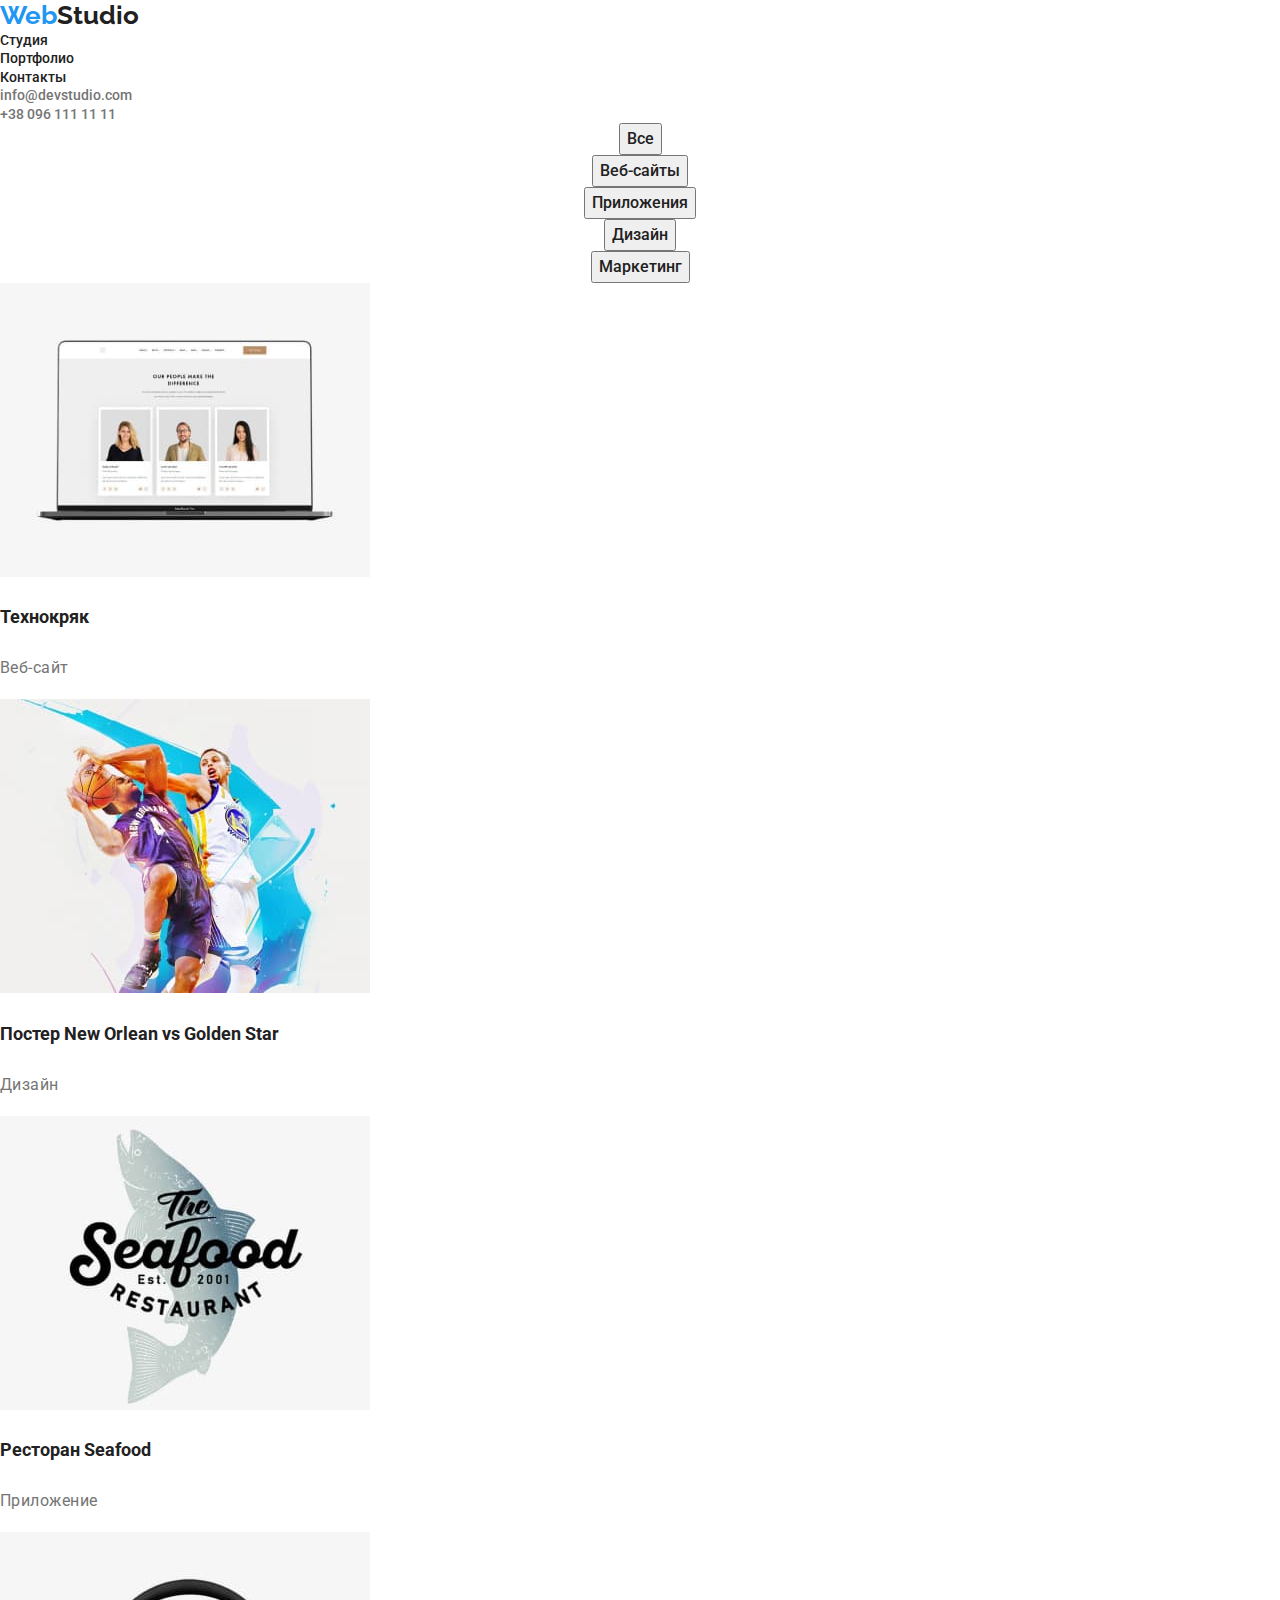
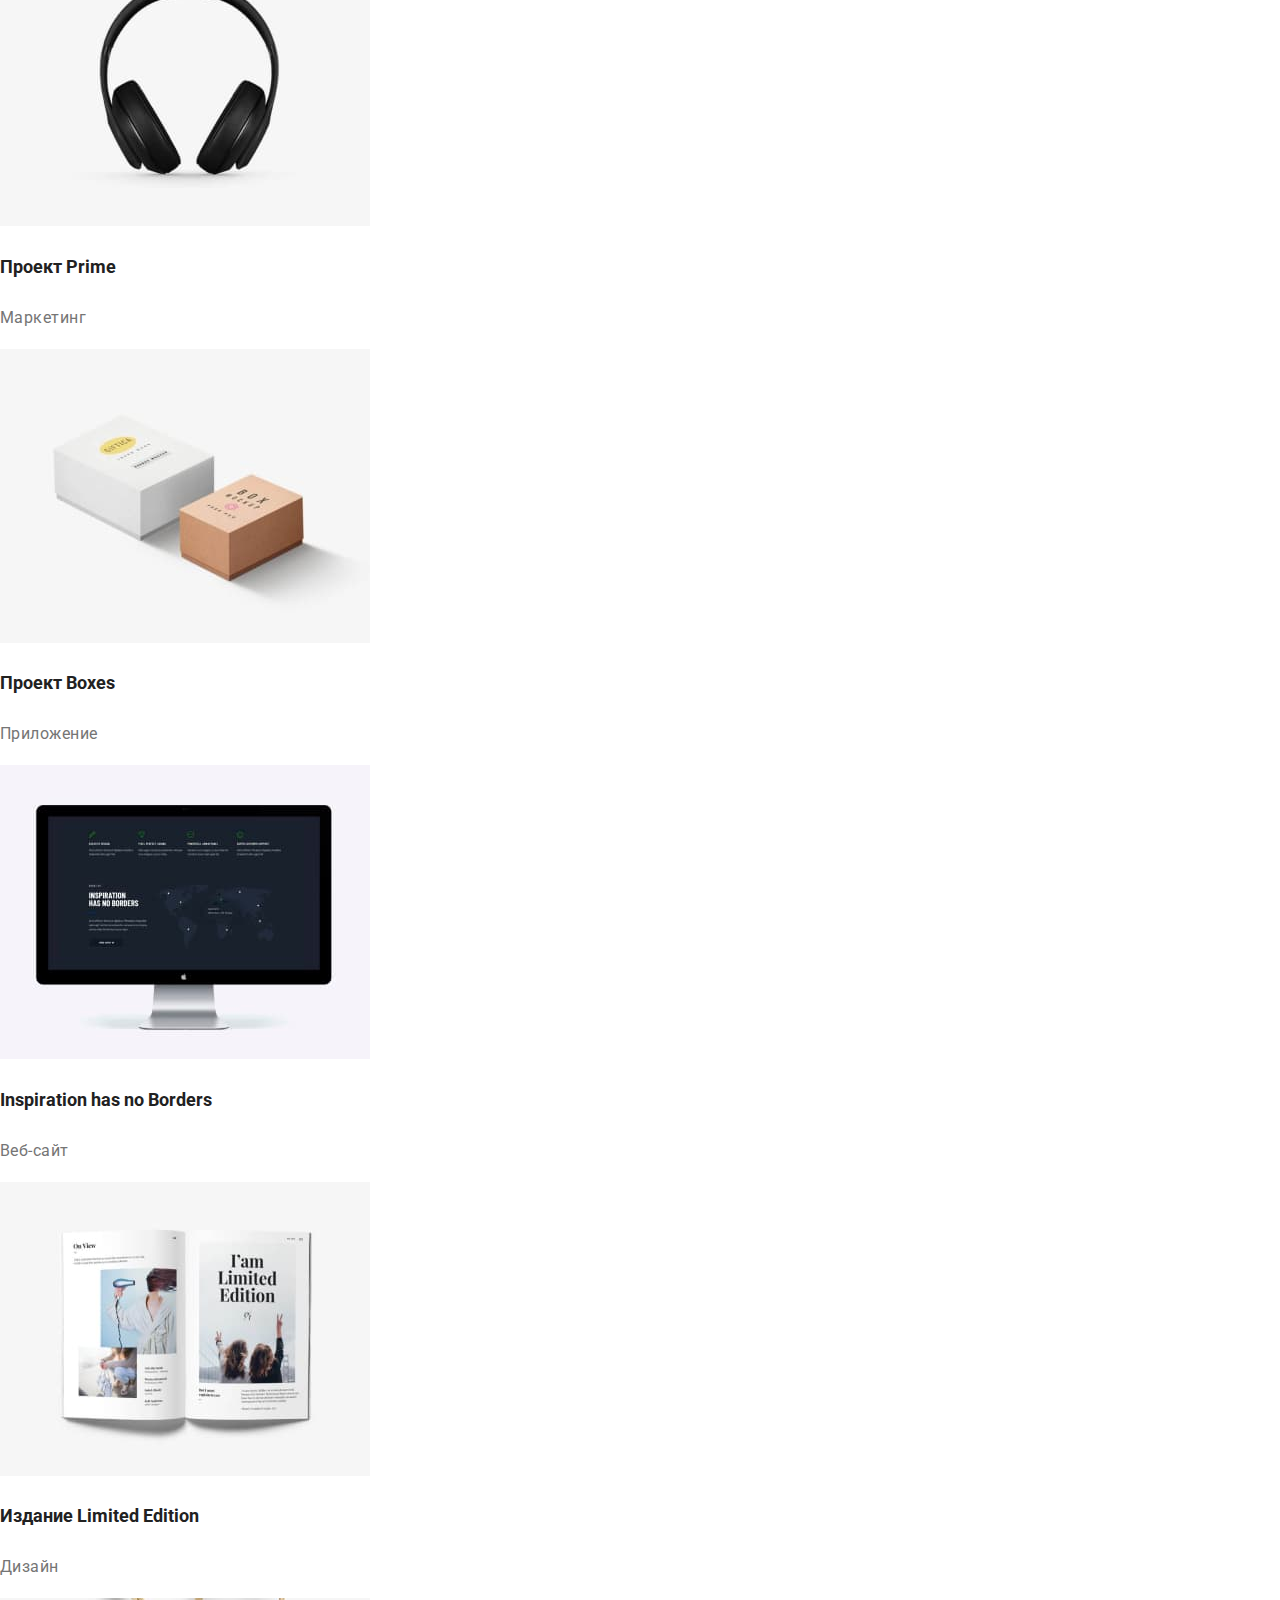
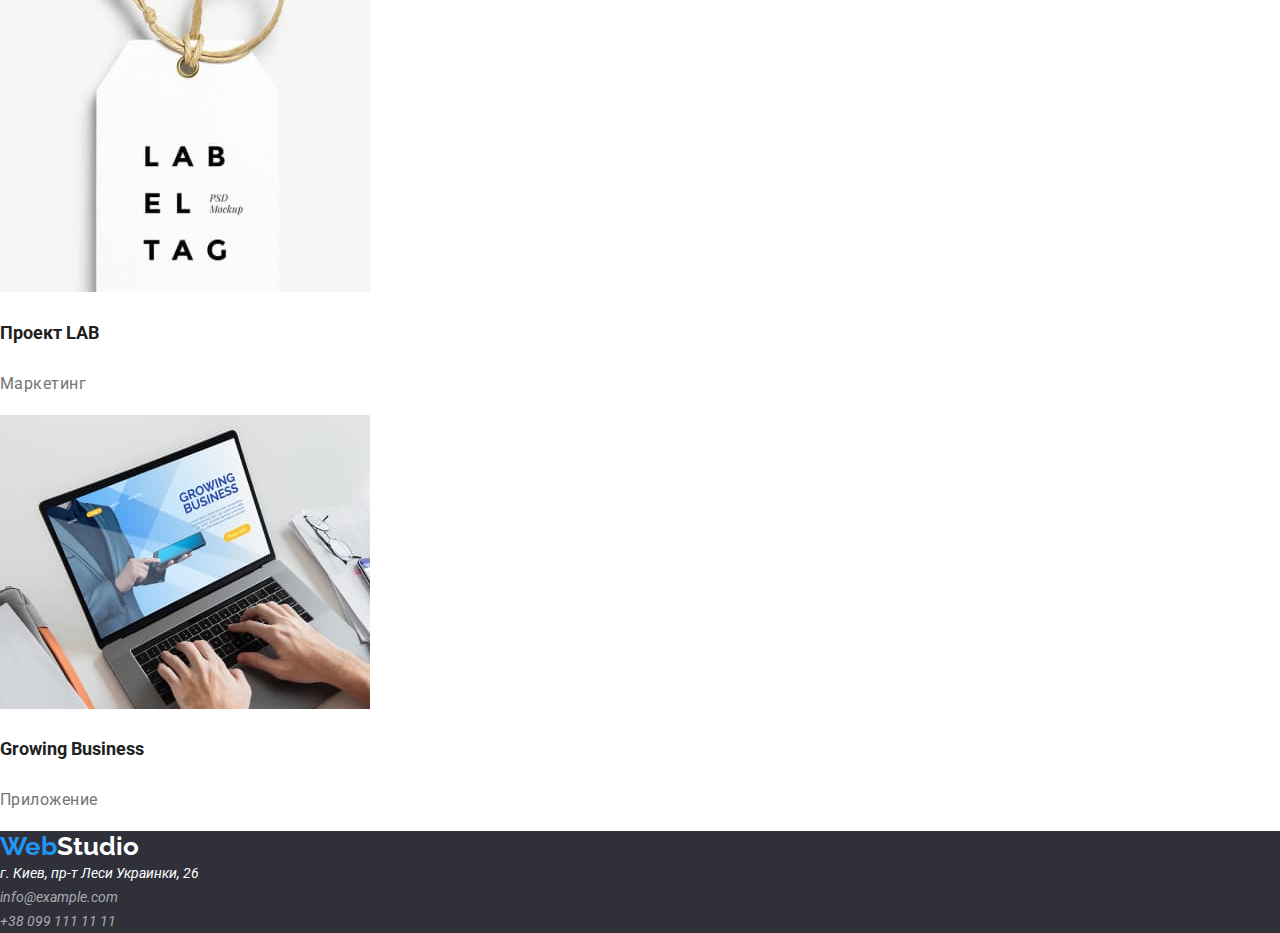
==== portfolio.html @ 282b20a3 "добавляет класс контейнер" ====
<!DOCTYPE html>
<html lang="ru">
  <head>
    <meta charset="UTF-8" />
    <meta http-equiv="X-UA-Compatible" content="IE=edge" />
    <meta name="viewport" content="width=device-width, initial-scale=1.0" />
    <title>WebStudio</title>
    <link
      rel="stylesheet"
      href="https://cdnjs.cloudflare.com/ajax/libs/modern-normalize/1.1.0/modern-normalize.min.css"
    />
    <link
      href="https://fonts.googleapis.com/css2?family=Raleway:wght@700&family=Roboto:wght@400;500;700;900&display=swap"
      rel="stylesheet"
    />
    <link rel="stylesheet" href="./css/styles.css" />
  </head>
  <body>
    <!--шапка сайта-->
    <header>
      <nav>
        <a class="logo" href="./index.html"
          ><span class="logo-1">Web</span>Studio
        </a>
        <ul class="site-nav list">
          <li><a class="link" href="./index.html">Студия</a></li>
          <li><a class="link" href="./portfolio.html">Портфолио</a></li>
          <li><a class="link" href="">Контакты</a></li>
        </ul>
      </nav>
      <ul class="call list">
        <li>
          <a class="link" href="mailto:info@devstudio.com"
            >info@devstudio.com</a
          >
        </li>
        <li><a class="link" href="tell:+380961111111">+38 096 111 11 11</a></li>
      </ul>
    </header>
    <main>
      <!--фильтр-->
      <section>
        <h1 class="hidden-header">Фильтр</h1>
        <ul class="filter-link list">
          <li><button class="filter" type="button">Все</button></li>
          <li><button class="filter" type="button">Веб-сайты</button></li>
          <li><button class="filter" type="button">Приложения</button></li>
          <li><button class="filter" type="button">Дизайн</button></li>
          <li><button class="filter" type="button">Маркетинг</button></li>
        </ul>
        <ul class="list">
          <li>
            <a class="link-filter" href="">
              <img
                src="./images/tehnokryak.jpg"
                alt="сайт Технокряк открыт на ноутбуке"
                width="370"
              />
              <h3 class="title-filter">Технокряк</h3>
              <p class="text-filter">Веб-сайт</p>
            </a>
          </li>
          <li>
            <a class="link-filter" href="">
              <img
                src="./images/neworlean.jpg"
                alt="Два баскетболиста из разных команд"
                width="370"
              />
              <h3 class="title-filter">Постер New Orlean vs Golden Star</h3>
              <p class="text-filter">Дизайн</p>
            </a>
          </li>
          <li>
            <a class="link-filter" href=""
              ><img
                src="./images/seafood.jpg"
                alt="Логотип ресторана"
                width="370"
              />
              <h3 class="title-filter">Ресторан Seafood</h3>
              <p class="text-filter">Приложение</p>
            </a>
          </li>
          <li>
            <a class="link-filter" href=""
              ><img src="./images/prime.jpg" alt="Наушники" width="370" />
              <h3 class="title-filter">Проект Prime</h3>
              <p class="text-filter">Маркетинг</p></a
            >
          </li>
          <li>
            <a class="link-filter" href=""
              ><img src="./images/boxes.jpg" alt="Две коробки" width="370" />
              <h3 class="title-filter">Проект Boxes</h3>
              <p class="text-filter">Приложение</p></a
            >
          </li>
          <li>
            <a class="link-filter" href=""
              ><img
                src="./images/inspiration.jpg"
                alt="Монитор с открытым веб-сайтом"
              />
              <h3 class="title-filter">Inspiration has no Borders</h3>
              <p class="text-filter">Веб-сайт</p></a
            >
          </li>
          <li>
            <a class="link-filter" href=""
              ><img
                src="./images/limited-edition.jpg"
                alt="книга"
                width="370"
              />
              <h3 class="title-filter">Издание Limited Edition</h3>
              <p class="text-filter">Дизайн</p></a
            >
          </li>
          <li>
            <a class="link-filter" href=""
              ><img src="./images/lab.jpg" alt="Бирка" width="370" />
              <h3 class="title-filter">Проект LAB</h3>
              <p class="text-filter">Маркетинг</p></a
            >
          </li>
          <li>
            <a class="link-filter" href=""
              ><img
                src="./images/growing-business.jpg"
                alt="Руки на клавиатуре ноутбука"
                width="370"
              />
              <h3 class="title-filter">Growing Business</h3>
              <p class="text-filter">Приложение</p></a
            >
          </li>
        </ul>
      </section>
    </main>
    <footer class="footer">
      <a href="./index.html" class="logo-footer"
        ><span class="logo-footer-web">Web</span>Studio</a
      >
      <address>
        <ul class="list">
          <li>
            <a
              class="address"
              href="https://www.google.com/maps/place/%D0%B1%D1%83%D0%BB.+%D0%9B%D0%B5%D1%81%D0%B8+%D0%A3%D0%BA%D1%80%D0%B0%D0%B8%D0%BD%D0%BA%D0%B8,+26,+%D0%9A%D0%B8%D0%B5%D0%B2,+02000/@50.4265807,30.5361971,17z/data=!3m1!4b1!4m5!3m4!1s0x40d4cf0e033ecbe9:0x57a4dffefec77da0!8m2!3d50.4265807!4d30.5383858"
              >г. Киев, пр-т Леси Украинки, 26</a
            >
          </li>
          <li>
            <a class="address-link" href="mailto:info@example.com"
              >info@example.com</a
            >
          </li>
          <li>
            <a class="address-link" href="tel:+380991111111"
              >+38 099 111 11 11</a
            >
          </li>
        </ul>
      </address>
    </footer>
  </body>
</html>
---- css/styles.css ----
:root{
    --primary-text-color: #757575 ;
    --tittle-text-color: #212121;
    --accent-color:#2196F3;
    --white-color:#ffffff;
    --background-grey: #2F303A;
    --background-light-grey: #F5F4FA;
}
body{
    background-color: var(--white-color);
    color: var(--primary-text-color);
    font-family: roboto, sans-serif;
}
.list {
    padding: 0;
    margin: 0;
    list-style: none;
}
/* основной цвет текста #212121 */
/* вторичный цвет текста #757575 */
/* белый #FFFFFF */
/* акцент #2196F3 */
/* вторичный цвет фона #F5F4FA */
/* фон футер и герой #2F303A */
.container{
    width: 1200px;
    padding-left: 15px;
    padding-right: 15px;
    margin: 0 auto;
}

.logo {
    color: var(--tittle-text-color);
    text-decoration: none; 

    font-family: Raleway;
    font-weight: bold;
    font-size: 26px;
    line-height: 1.19;
}
.logo-1 {
    color: var(--accent-color);
}
/* site-nav */
.site-nav .link {
    color: var(--tittle-text-color);

    font-weight: 500;
    font-size: 14px;
    line-height: 1.14;
    text-decoration: none;
}
.site-nav .link:hover,
.site-nav .link:focus{
    color: var(--accent-color);
}
.site-nav .link:active{
    color: var(--accent-color);
}
.call .link{
    color: var(--primary-text-color);
    font-weight: 500;
    font-size: 14px;
    line-height: 1.14px;
    text-decoration: none;
}
.call .link:focus,
.call .link:hover{
    color: var(--accent-color);
}
.hero{
    background-color: var(--background-grey);
    text-align: center;
}
.hero-title{
    margin-top: 0;
    margin-bottom: 30px;
    font-weight: 900;
    font-size: 44px;
    line-height: 1.36;
    
    color: var(--white-color);
    
}
.main-button{
    min-width: 200px;
    min-height: 50px;
    padding: 10px 32px;
    font-weight: bold;
    font-size: 16px;
    line-height: 1.88;
    align-items: center;
    text-align: center;
    cursor: pointer;
    letter-spacing: 0.06em;
    border-radius: 4px;
    box-shadow: 0px 4px 4px rgba(0, 0, 0, 0.15);
    background-color: var(--accent-color);
    color: var(--white-color);
}
.hidden-header{
    display: none;
}
.benefits{
    font-size: 14px;
    line-height: 1.71;
    letter-spacing: 0.03em;
}
.benefits-title{
    font-weight: bold;
    font-size: 14px;
    line-height: 1.14;
    color: var(--tittle-text-color);
}
.title-two{
    font-weight: bold;
    font-size: 36px;
    line-height: 1.17;
    text-align: center;
    color: var(--tittle-text-color);
    letter-spacing: 0.03em;
}
.employee{
    background-color: var(--background-light-grey);
}
.name-employee{
    font-weight: 500;
    font-size: 16px;
    line-height: 1.19;
    color: var(--tittle-text-color);
}
.profession{
    font-size: 16px;
    line-height: 1.19;
}
.footer{
    background-color: var(--background-grey);
    
}
.logo-footer{
    font-family: Raleway;
    font-style: normal;
    font-weight: bold;
    font-size: 26px;
    line-height: 1.19;
    color: var(--white-color);
    text-decoration: none;
}
.logo-footer-web{
    color: var(--accent-color);
}
.address{
    text-decoration: none;
    font-size: 14px;
    line-height: 1.7;
    color: var(--white-color);
}
.address:hover,
.adress:focus{
    color: var(--accent-color);
}
.address-link{
    text-decoration: none;
    font-size: 14px;
    line-height: 1.7;
    color: rgba(255, 255, 255, 0.6);
}
.address-link:hover,
.address-link:focus{
    color: var(--accent-color);
}

.filter-link{
    text-align: center;
}
.filter{
    font-style: normal;
    font-weight: 500;
    font-size: 16px;
    line-height: 26px;
    color: var(--tittle-text-color);
    cursor: pointer;
}
.filter:hover,
.filter:focus{
    background-color:  var(--accent-color);
    color: var(--white-color);
}
.link-filter{
    text-decoration: none;
}
.title-filter{
    font-size: 18px;
    line-height: 2;
    color: var(--tittle-text-color);
}
.text-filter{
    font-size: 16px;
    line-height: 1.88;
    letter-spacing: 0.03em;
    color: var(--primary-text-color);
}
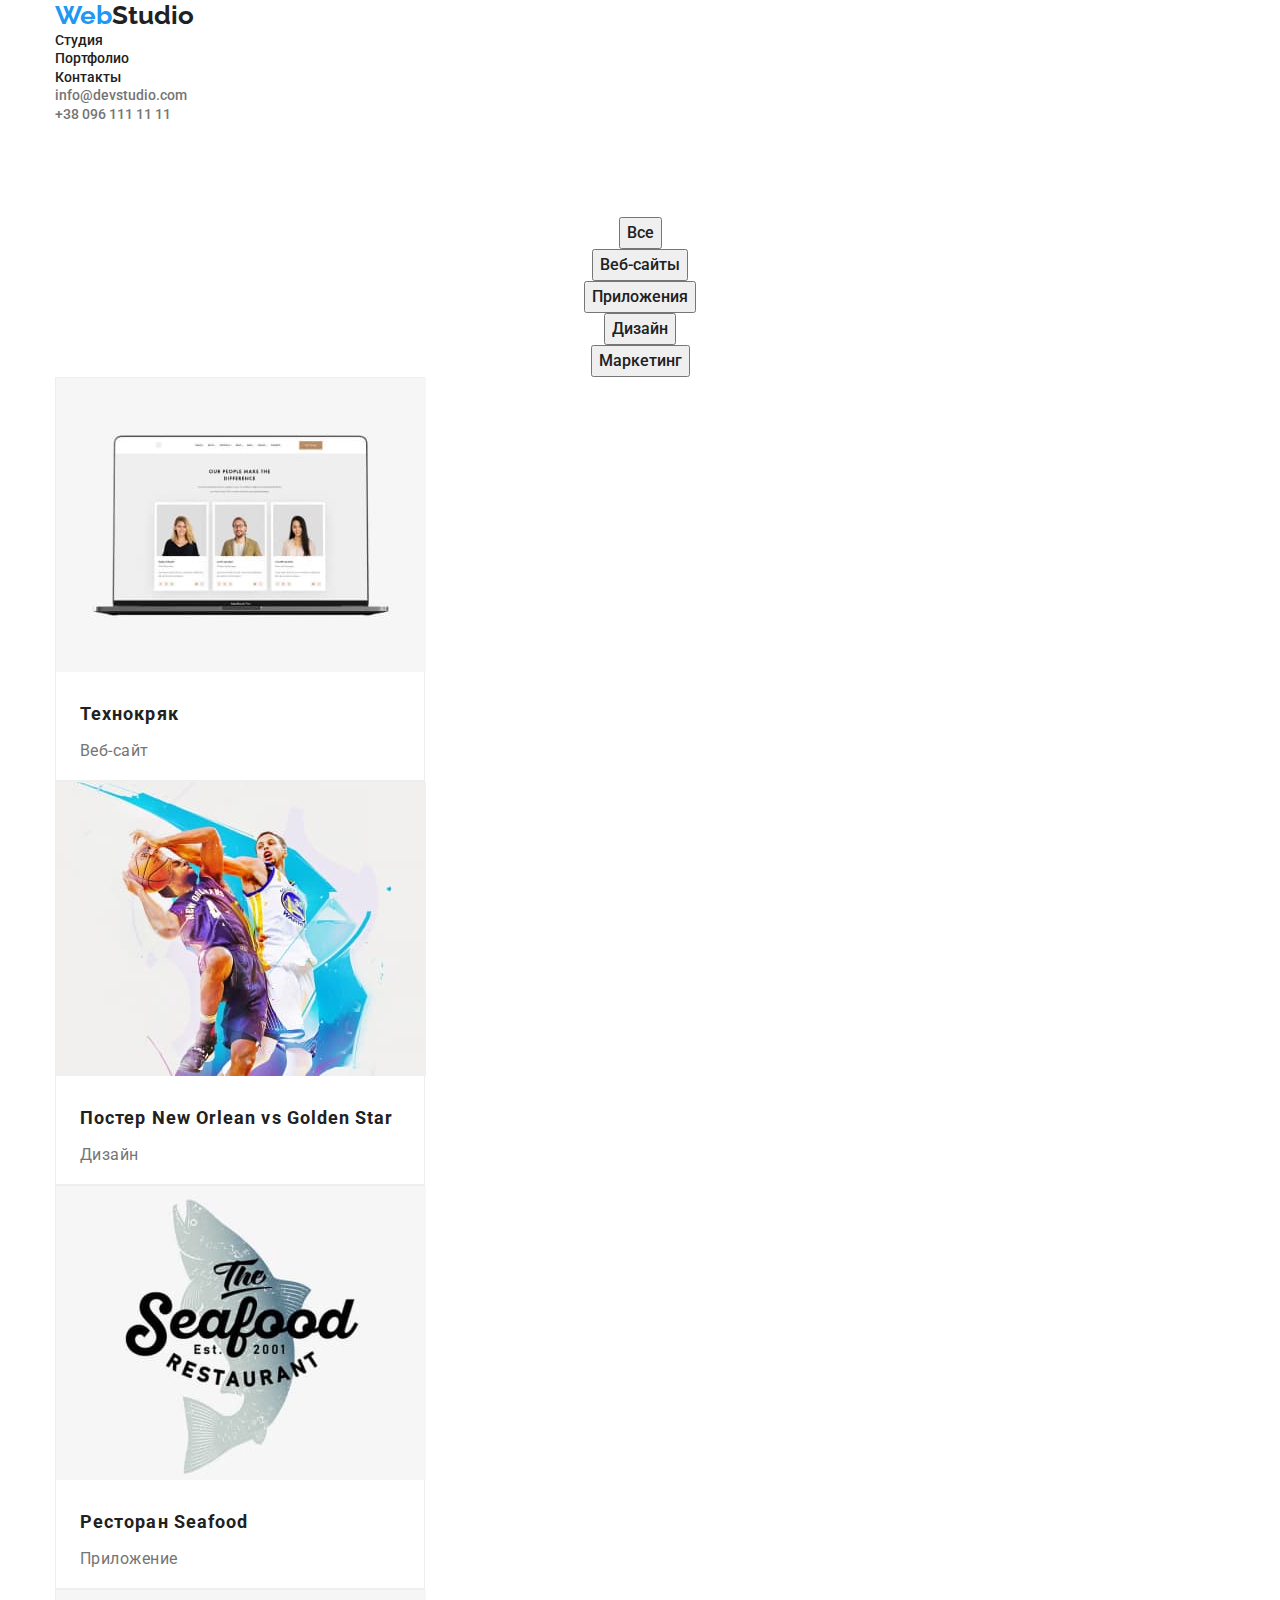
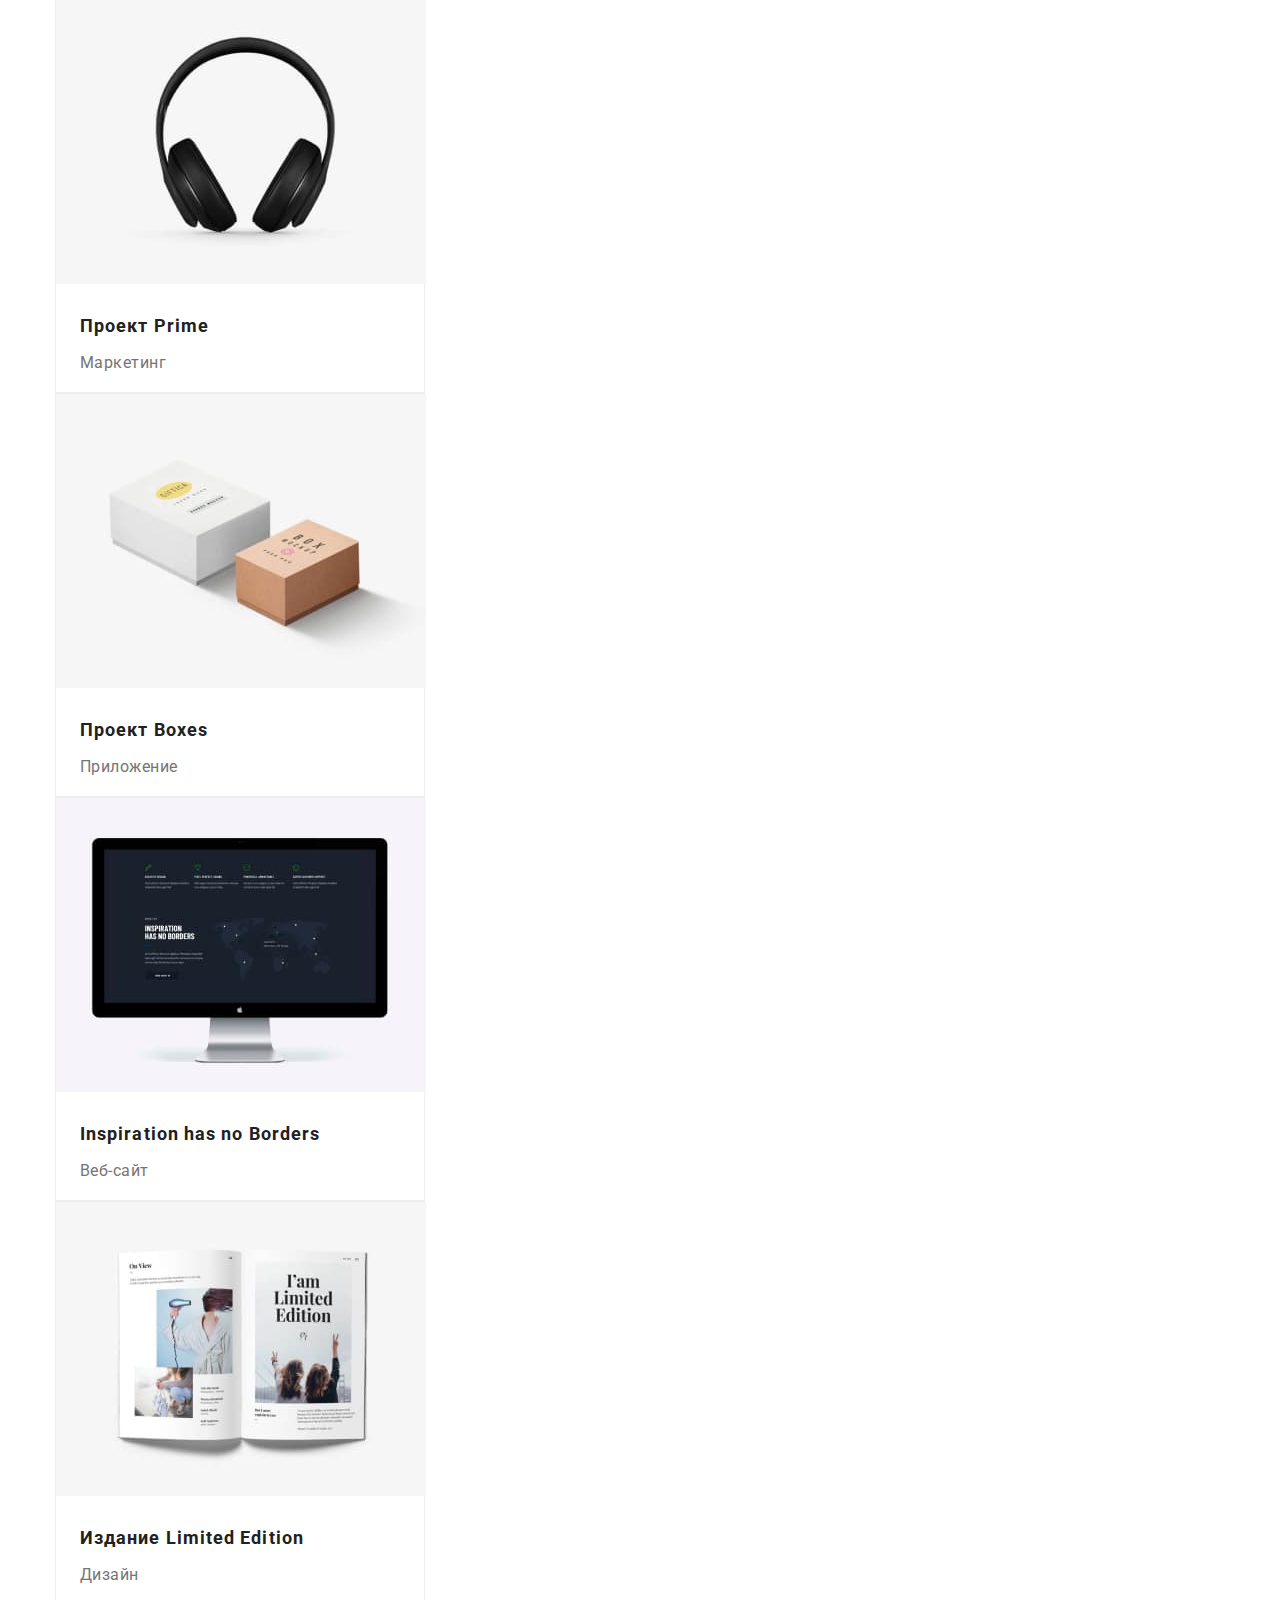
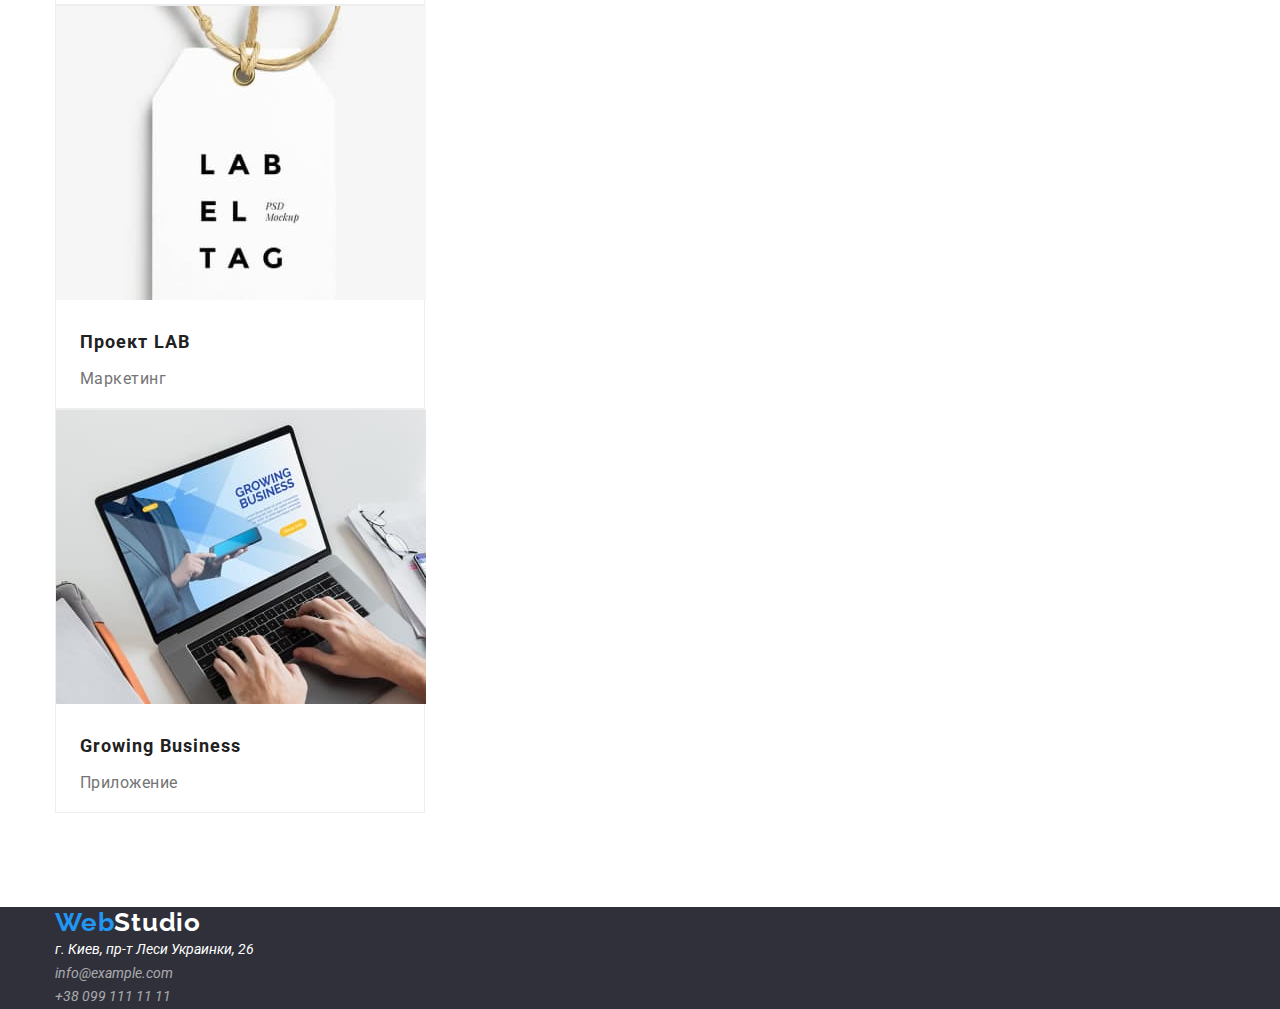
==== commit 221ac58e: "portfolio" ====
--- a/portfolio.html
+++ b/portfolio.html
@@ -18,151 +18,159 @@
   <body>
     <!--шапка сайта-->
     <header>
-      <nav>
-        <a class="logo" href="./index.html"
-          ><span class="logo-1">Web</span>Studio
-        </a>
-        <ul class="site-nav list">
-          <li><a class="link" href="./index.html">Студия</a></li>
-          <li><a class="link" href="./portfolio.html">Портфолио</a></li>
-          <li><a class="link" href="">Контакты</a></li>
+      <div class="container">
+        <nav>
+          <a class="logo" href="./index.html"
+            ><span class="logo-1">Web</span>Studio
+          </a>
+          <ul class="site-nav list">
+            <li><a class="link" href="./index.html">Студия</a></li>
+            <li><a class="link" href="./portfolio.html">Портфолио</a></li>
+            <li><a class="link" href="">Контакты</a></li>
+          </ul>
+        </nav>
+        <ul class="call list">
+          <li>
+            <a class="link" href="mailto:info@devstudio.com"
+              >info@devstudio.com</a
+            >
+          </li>
+          <li>
+            <a class="link" href="tell:+380961111111">+38 096 111 11 11</a>
+          </li>
         </ul>
-      </nav>
-      <ul class="call list">
-        <li>
-          <a class="link" href="mailto:info@devstudio.com"
-            >info@devstudio.com</a
-          >
-        </li>
-        <li><a class="link" href="tell:+380961111111">+38 096 111 11 11</a></li>
-      </ul>
+      </div>
     </header>
     <main>
       <!--фильтр-->
       <section>
-        <h1 class="hidden-header">Фильтр</h1>
-        <ul class="filter-link list">
-          <li><button class="filter" type="button">Все</button></li>
-          <li><button class="filter" type="button">Веб-сайты</button></li>
-          <li><button class="filter" type="button">Приложения</button></li>
-          <li><button class="filter" type="button">Дизайн</button></li>
-          <li><button class="filter" type="button">Маркетинг</button></li>
-        </ul>
-        <ul class="list">
-          <li>
-            <a class="link-filter" href="">
-              <img
-                src="./images/tehnokryak.jpg"
-                alt="сайт Технокряк открыт на ноутбуке"
-                width="370"
-              />
-              <h3 class="title-filter">Технокряк</h3>
-              <p class="text-filter">Веб-сайт</p>
-            </a>
-          </li>
-          <li>
-            <a class="link-filter" href="">
-              <img
-                src="./images/neworlean.jpg"
-                alt="Два баскетболиста из разных команд"
-                width="370"
-              />
-              <h3 class="title-filter">Постер New Orlean vs Golden Star</h3>
-              <p class="text-filter">Дизайн</p>
-            </a>
-          </li>
-          <li>
-            <a class="link-filter" href=""
-              ><img
-                src="./images/seafood.jpg"
-                alt="Логотип ресторана"
-                width="370"
-              />
-              <h3 class="title-filter">Ресторан Seafood</h3>
-              <p class="text-filter">Приложение</p>
-            </a>
-          </li>
-          <li>
-            <a class="link-filter" href=""
-              ><img src="./images/prime.jpg" alt="Наушники" width="370" />
-              <h3 class="title-filter">Проект Prime</h3>
-              <p class="text-filter">Маркетинг</p></a
-            >
-          </li>
-          <li>
-            <a class="link-filter" href=""
-              ><img src="./images/boxes.jpg" alt="Две коробки" width="370" />
-              <h3 class="title-filter">Проект Boxes</h3>
-              <p class="text-filter">Приложение</p></a
-            >
-          </li>
-          <li>
-            <a class="link-filter" href=""
-              ><img
-                src="./images/inspiration.jpg"
-                alt="Монитор с открытым веб-сайтом"
-              />
-              <h3 class="title-filter">Inspiration has no Borders</h3>
-              <p class="text-filter">Веб-сайт</p></a
-            >
-          </li>
-          <li>
-            <a class="link-filter" href=""
-              ><img
-                src="./images/limited-edition.jpg"
-                alt="книга"
-                width="370"
-              />
-              <h3 class="title-filter">Издание Limited Edition</h3>
-              <p class="text-filter">Дизайн</p></a
-            >
-          </li>
-          <li>
-            <a class="link-filter" href=""
-              ><img src="./images/lab.jpg" alt="Бирка" width="370" />
-              <h3 class="title-filter">Проект LAB</h3>
-              <p class="text-filter">Маркетинг</p></a
-            >
-          </li>
-          <li>
-            <a class="link-filter" href=""
-              ><img
-                src="./images/growing-business.jpg"
-                alt="Руки на клавиатуре ноутбука"
-                width="370"
-              />
-              <h3 class="title-filter">Growing Business</h3>
-              <p class="text-filter">Приложение</p></a
-            >
-          </li>
-        </ul>
+        <div class="container section">
+          <h1 class="hidden-header">Фильтр</h1>
+          <ul class="filter-link list">
+            <li><button class="filter" type="button">Все</button></li>
+            <li><button class="filter" type="button">Веб-сайты</button></li>
+            <li><button class="filter" type="button">Приложения</button></li>
+            <li><button class="filter" type="button">Дизайн</button></li>
+            <li><button class="filter" type="button">Маркетинг</button></li>
+          </ul>
+          <ul class="galery list">
+            <li>
+              <a class="link-filter" href="">
+                <img
+                  src="./images/tehnokryak.jpg"
+                  alt="сайт Технокряк открыт на ноутбуке"
+                  width="370"
+                />
+                <h3 class="title-filter">Технокряк</h3>
+                <p class="text-filter">Веб-сайт</p>
+              </a>
+            </li>
+            <li>
+              <a class="link-filter" href="">
+                <img
+                  src="./images/neworlean.jpg"
+                  alt="Два баскетболиста из разных команд"
+                  width="370"
+                />
+                <h3 class="title-filter">Постер New Orlean vs Golden Star</h3>
+                <p class="text-filter">Дизайн</p>
+              </a>
+            </li>
+            <li>
+              <a class="link-filter" href=""
+                ><img
+                  src="./images/seafood.jpg"
+                  alt="Логотип ресторана"
+                  width="370"
+                />
+                <h3 class="title-filter">Ресторан Seafood</h3>
+                <p class="text-filter">Приложение</p>
+              </a>
+            </li>
+            <li>
+              <a class="link-filter" href=""
+                ><img src="./images/prime.jpg" alt="Наушники" width="370" />
+                <h3 class="title-filter">Проект Prime</h3>
+                <p class="text-filter">Маркетинг</p></a
+              >
+            </li>
+            <li>
+              <a class="link-filter" href=""
+                ><img src="./images/boxes.jpg" alt="Две коробки" width="370" />
+                <h3 class="title-filter">Проект Boxes</h3>
+                <p class="text-filter">Приложение</p></a
+              >
+            </li>
+            <li>
+              <a class="link-filter" href=""
+                ><img
+                  src="./images/inspiration.jpg"
+                  alt="Монитор с открытым веб-сайтом"
+                />
+                <h3 class="title-filter">Inspiration has no Borders</h3>
+                <p class="text-filter">Веб-сайт</p></a
+              >
+            </li>
+            <li>
+              <a class="link-filter" href=""
+                ><img
+                  src="./images/limited-edition.jpg"
+                  alt="книга"
+                  width="370"
+                />
+                <h3 class="title-filter">Издание Limited Edition</h3>
+                <p class="text-filter">Дизайн</p></a
+              >
+            </li>
+            <li>
+              <a class="link-filter" href=""
+                ><img src="./images/lab.jpg" alt="Бирка" width="370" />
+                <h3 class="title-filter">Проект LAB</h3>
+                <p class="text-filter">Маркетинг</p></a
+              >
+            </li>
+            <li>
+              <a class="link-filter" href=""
+                ><img
+                  src="./images/growing-business.jpg"
+                  alt="Руки на клавиатуре ноутбука"
+                  width="370"
+                />
+                <h3 class="title-filter">Growing Business</h3>
+                <p class="text-filter">Приложение</p></a
+              >
+            </li>
+          </ul>
+        </div>
       </section>
     </main>
     <footer class="footer">
-      <a href="./index.html" class="logo-footer"
-        ><span class="logo-footer-web">Web</span>Studio</a
-      >
-      <address>
-        <ul class="list">
-          <li>
-            <a
-              class="address"
-              href="https://www.google.com/maps/place/%D0%B1%D1%83%D0%BB.+%D0%9B%D0%B5%D1%81%D0%B8+%D0%A3%D0%BA%D1%80%D0%B0%D0%B8%D0%BD%D0%BA%D0%B8,+26,+%D0%9A%D0%B8%D0%B5%D0%B2,+02000/@50.4265807,30.5361971,17z/data=!3m1!4b1!4m5!3m4!1s0x40d4cf0e033ecbe9:0x57a4dffefec77da0!8m2!3d50.4265807!4d30.5383858"
-              >г. Киев, пр-т Леси Украинки, 26</a
-            >
-          </li>
-          <li>
-            <a class="address-link" href="mailto:info@example.com"
-              >info@example.com</a
-            >
-          </li>
-          <li>
-            <a class="address-link" href="tel:+380991111111"
-              >+38 099 111 11 11</a
-            >
-          </li>
-        </ul>
-      </address>
+      <div class="container">
+        <a href="./index.html" class="logo-footer"
+          ><span class="logo-footer-web">Web</span>Studio</a
+        >
+        <address>
+          <ul class="list">
+            <li>
+              <a
+                class="address"
+                href="https://www.google.com/maps/place/%D0%B1%D1%83%D0%BB.+%D0%9B%D0%B5%D1%81%D0%B8+%D0%A3%D0%BA%D1%80%D0%B0%D0%B8%D0%BD%D0%BA%D0%B8,+26,+%D0%9A%D0%B8%D0%B5%D0%B2,+02000/@50.4265807,30.5361971,17z/data=!3m1!4b1!4m5!3m4!1s0x40d4cf0e033ecbe9:0x57a4dffefec77da0!8m2!3d50.4265807!4d30.5383858"
+                >г. Киев, пр-т Леси Украинки, 26</a
+              >
+            </li>
+            <li>
+              <a class="address-link" href="mailto:info@example.com"
+                >info@example.com</a
+              >
+            </li>
+            <li>
+              <a class="address-link" href="tel:+380991111111"
+                >+38 099 111 11 11</a
+              >
+            </li>
+          </ul>
+        </address>
+      </div>
     </footer>
   </body>
 </html>
--- a/css/styles.css
+++ b/css/styles.css
@@ -29,6 +29,18 @@
     padding-right: 15px;
     margin: 0 auto;
 }
+h1,h2,h3,h4,h5,h6,p,ul{
+    margin-top: 0;
+    margin-bottom: 0;
+}
+.section{
+    padding-top: 94px;
+    padding-bottom: 94px;
+}
+.section.no-padding{
+    padding-top: 0;
+    padding-bottom: 0;
+}
 
 .logo {
     color: var(--tittle-text-color);
@@ -72,6 +84,7 @@
 .hero{
     background-color: var(--background-grey);
     text-align: center;
+    margin-bottom: 94px;
 }
 .hero-title{
     margin-top: 0;
@@ -103,11 +116,15 @@
     display: none;
 }
 .benefits{
+    margin-top: 0;
+    margin-bottom: 94px;
     font-size: 14px;
     line-height: 1.71;
     letter-spacing: 0.03em;
 }
 .benefits-title{
+    margin-top: 0;
+    margin-bottom: 10px;
     font-weight: bold;
     font-size: 14px;
     line-height: 1.14;
@@ -120,6 +137,10 @@
     text-align: center;
     color: var(--tittle-text-color);
     letter-spacing: 0.03em;
+    margin-bottom: 50px;
+}
+.work-examples{
+    margin-bottom: 94px;
 }
 .employee{
     background-color: var(--background-light-grey);
@@ -129,14 +150,24 @@
     font-size: 16px;
     line-height: 1.19;
     color: var(--tittle-text-color);
+    margin-top: 30px;
+    margin-bottom: 10px;
 }
 .profession{
     font-size: 16px;
     line-height: 1.19;
+    margin-bottom: 30px;
+}
+.employee li{
+    box-shadow: 0px 1px 3px rgba(0, 0, 0, 0.12), 0px 1px 1px rgba(0, 0, 0, 0.14), 0px 2px 1px rgba(0, 0, 0, 0.2);
+    border-radius: 0px 0px 4px 4px;
+    width: 270px;
+    height: 368px;
+    background: #FFFFFF;
+    text-align: center;
 }
 .footer{
     background-color: var(--background-grey);
-    
 }
 .logo-footer{
     font-family: Raleway;
@@ -145,7 +176,9 @@
     font-size: 26px;
     line-height: 1.19;
     color: var(--white-color);
-    text-decoration: none;
+    letter-spacing: 0.03em;
+    text-decoration: none;
+    margin-bottom: 20px;
 }
 .logo-footer-web{
     color: var(--accent-color);
@@ -155,6 +188,7 @@
     font-size: 14px;
     line-height: 1.7;
     color: var(--white-color);
+    
 }
 .address:hover,
 .adress:focus{
@@ -165,6 +199,7 @@
     font-size: 14px;
     line-height: 1.7;
     color: rgba(255, 255, 255, 0.6);
+    margin-bottom: 60px;
 }
 .address-link:hover,
 .address-link:focus{
@@ -187,17 +222,31 @@
     background-color:  var(--accent-color);
     color: var(--white-color);
 }
+.galery li{
+    width: 370px;
+    height: 404px;
+    background: #FFFFFF;
+    border: 1px solid #EEEEEE;
+    box-sizing: border-box;
+}
 .link-filter{
     text-decoration: none;
+    padding: 0;
 }
 .title-filter{
     font-size: 18px;
     line-height: 2;
     color: var(--tittle-text-color);
+    letter-spacing: 0.06em;
+    margin-top: 20px;
+    margin-bottom: 4px;
+    margin-left: 24px;
 }
 .text-filter{
     font-size: 16px;
     line-height: 1.88;
     letter-spacing: 0.03em;
     color: var(--primary-text-color);
-}+    margin-bottom: 20px;
+    margin-left: 24px;
+}
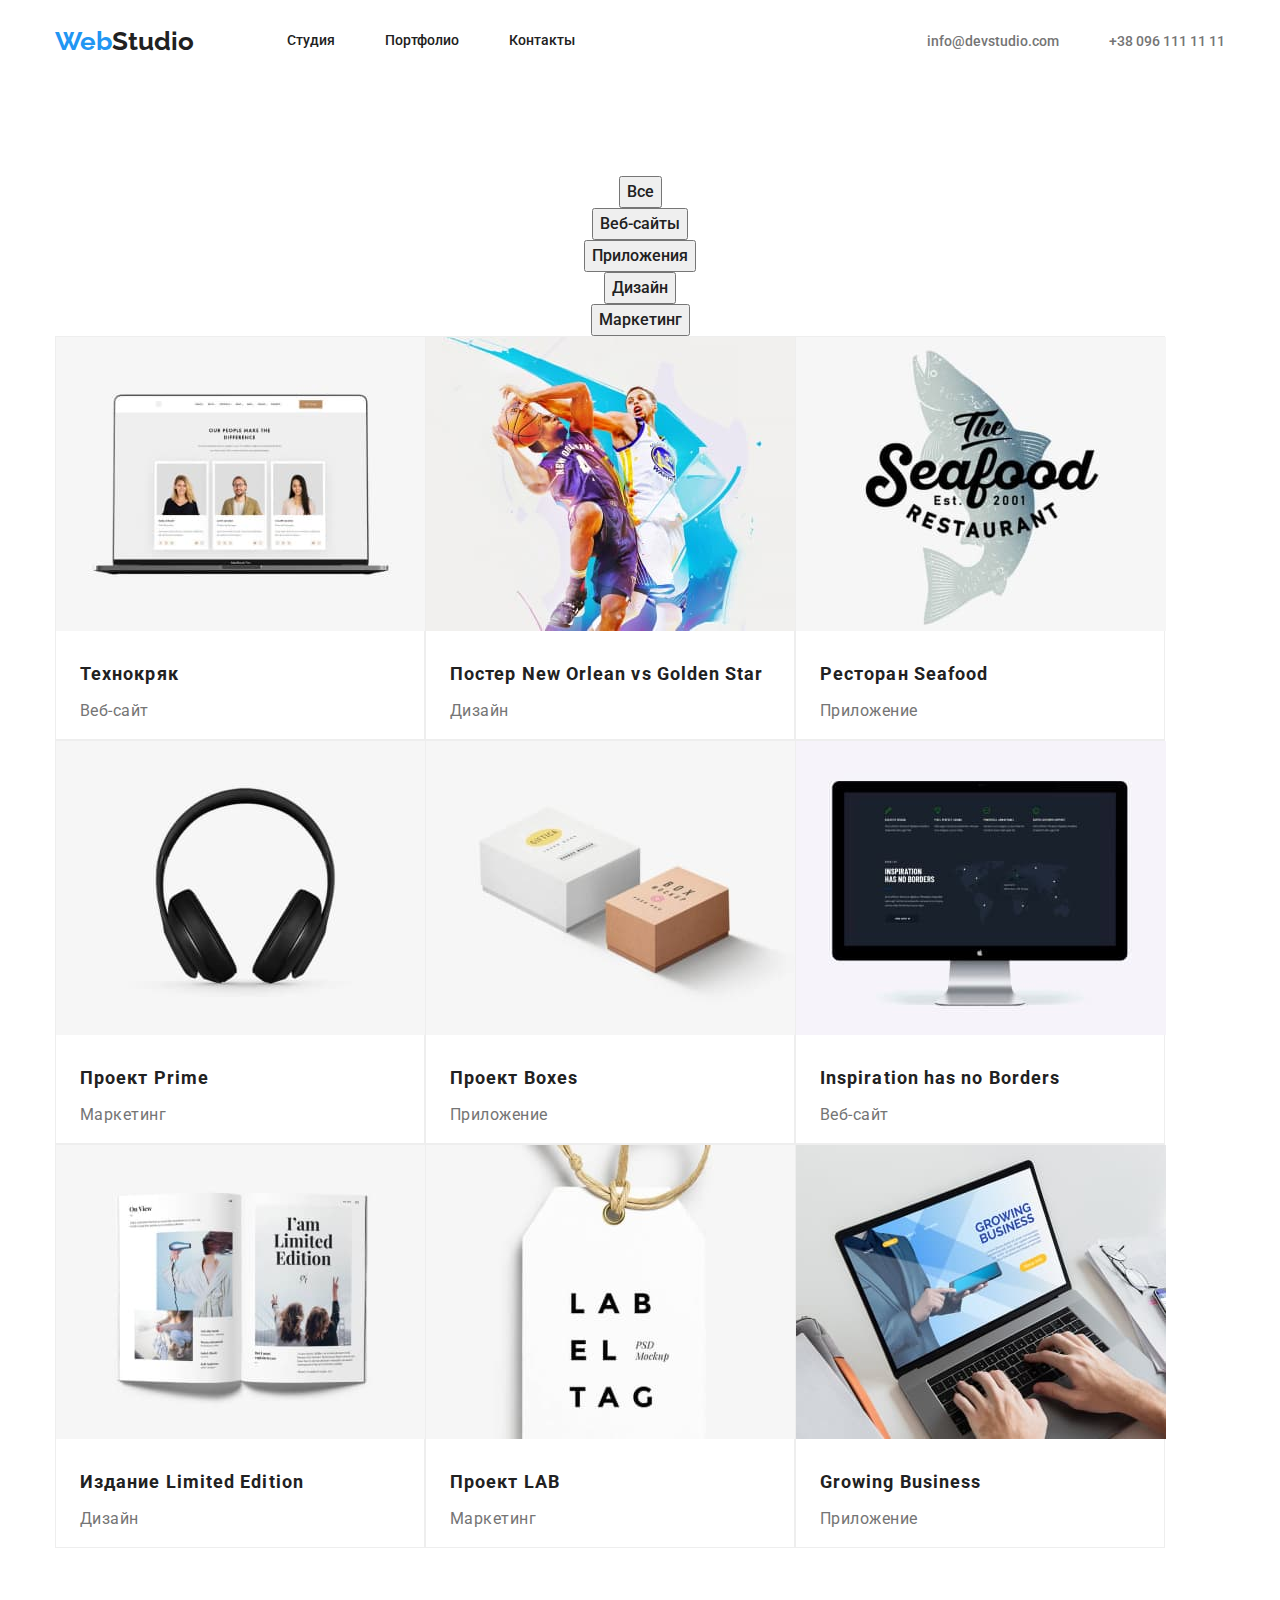
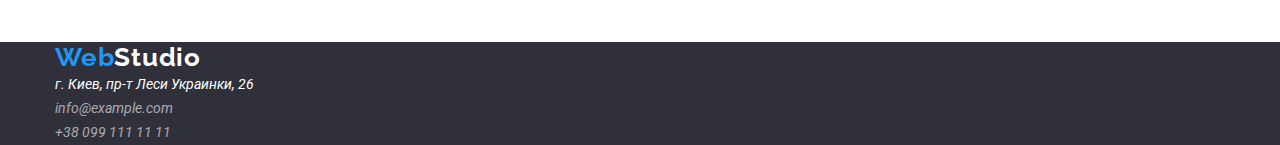
==== commit d4cd4010: "11:55" ====
--- a/portfolio.html
+++ b/portfolio.html
@@ -18,23 +18,27 @@
   <body>
     <!--шапка сайта-->
     <header>
-      <div class="container">
-        <nav>
+            <div class="container main-header">
+        <nav class="main-nav">
           <a class="logo" href="./index.html"
             ><span class="logo-1">Web</span>Studio
           </a>
           <ul class="site-nav list">
-            <li><a class="link" href="./index.html">Студия</a></li>
-            <li><a class="link" href="./portfolio.html">Портфолио</a></li>
-            <li><a class="link" href="">Контакты</a></li>
+            <li class="items">
+              <a class="link" href="./index.html">Студия</a>
+            </li>
+            <li class="items">
+              <a class="link" href="./portfolio.html">Портфолио</a>
+            </li>
+            <li class="items"><a class="link" href="">Контакты</a></li>
           </ul>
         </nav>
         <ul class="call list">
-          <li>
+          <li class="items">
             <a class="link" href="mailto:info@devstudio.com"
               >info@devstudio.com</a
             >
-          </li>
+          </li class="items">
           <li>
             <a class="link" href="tell:+380961111111">+38 096 111 11 11</a>
           </li>
--- a/css/styles.css
+++ b/css/styles.css
@@ -45,30 +45,47 @@
 .logo {
     color: var(--tittle-text-color);
     text-decoration: none; 
-
     font-family: Raleway;
     font-weight: bold;
     font-size: 26px;
     line-height: 1.19;
+    margin-right: 93px;
 }
 .logo-1 {
     color: var(--accent-color);
 }
 /* site-nav */
+.site-nav{
+    display: flex; 
+}
+.site-nav .items:not(:last-child){
+    margin-right: 50px;
+}
+
 .site-nav .link {
-    color: var(--tittle-text-color);
-
+    display: block;
+    padding-top: 32px;
+    padding-bottom: 32px;
+    color: var(--tittle-text-color);
     font-weight: 500;
     font-size: 14px;
     line-height: 1.14;
     text-decoration: none;
 }
 .site-nav .link:hover,
-.site-nav .link:focus{
-    color: var(--accent-color);
-}
+.site-nav .link:focus,
 .site-nav .link:active{
     color: var(--accent-color);
+}
+
+.call{
+    display: flex;
+    padding-top: 32px;
+    padding-bottom: 32px;
+    margin-left: auto;
+}
+.call .items:not(:last-child){
+    margin-right: 50px;
 }
 .call .link{
     color: var(--primary-text-color);
@@ -81,10 +98,18 @@
 .call .link:hover{
     color: var(--accent-color);
 }
+.main-nav{
+    display: flex;
+    align-items: center;
+}
+.main-header{
+    display: flex;
+     align-items: center;
+}
 .hero{
+    margin-bottom: 94px;
     background-color: var(--background-grey);
     text-align: center;
-    margin-bottom: 94px;
 }
 .hero-title{
     margin-top: 0;
@@ -222,6 +247,10 @@
     background-color:  var(--accent-color);
     color: var(--white-color);
 }
+.galery{
+    display: flex;
+    flex-wrap: wrap;
+}
 .galery li{
     width: 370px;
     height: 404px;
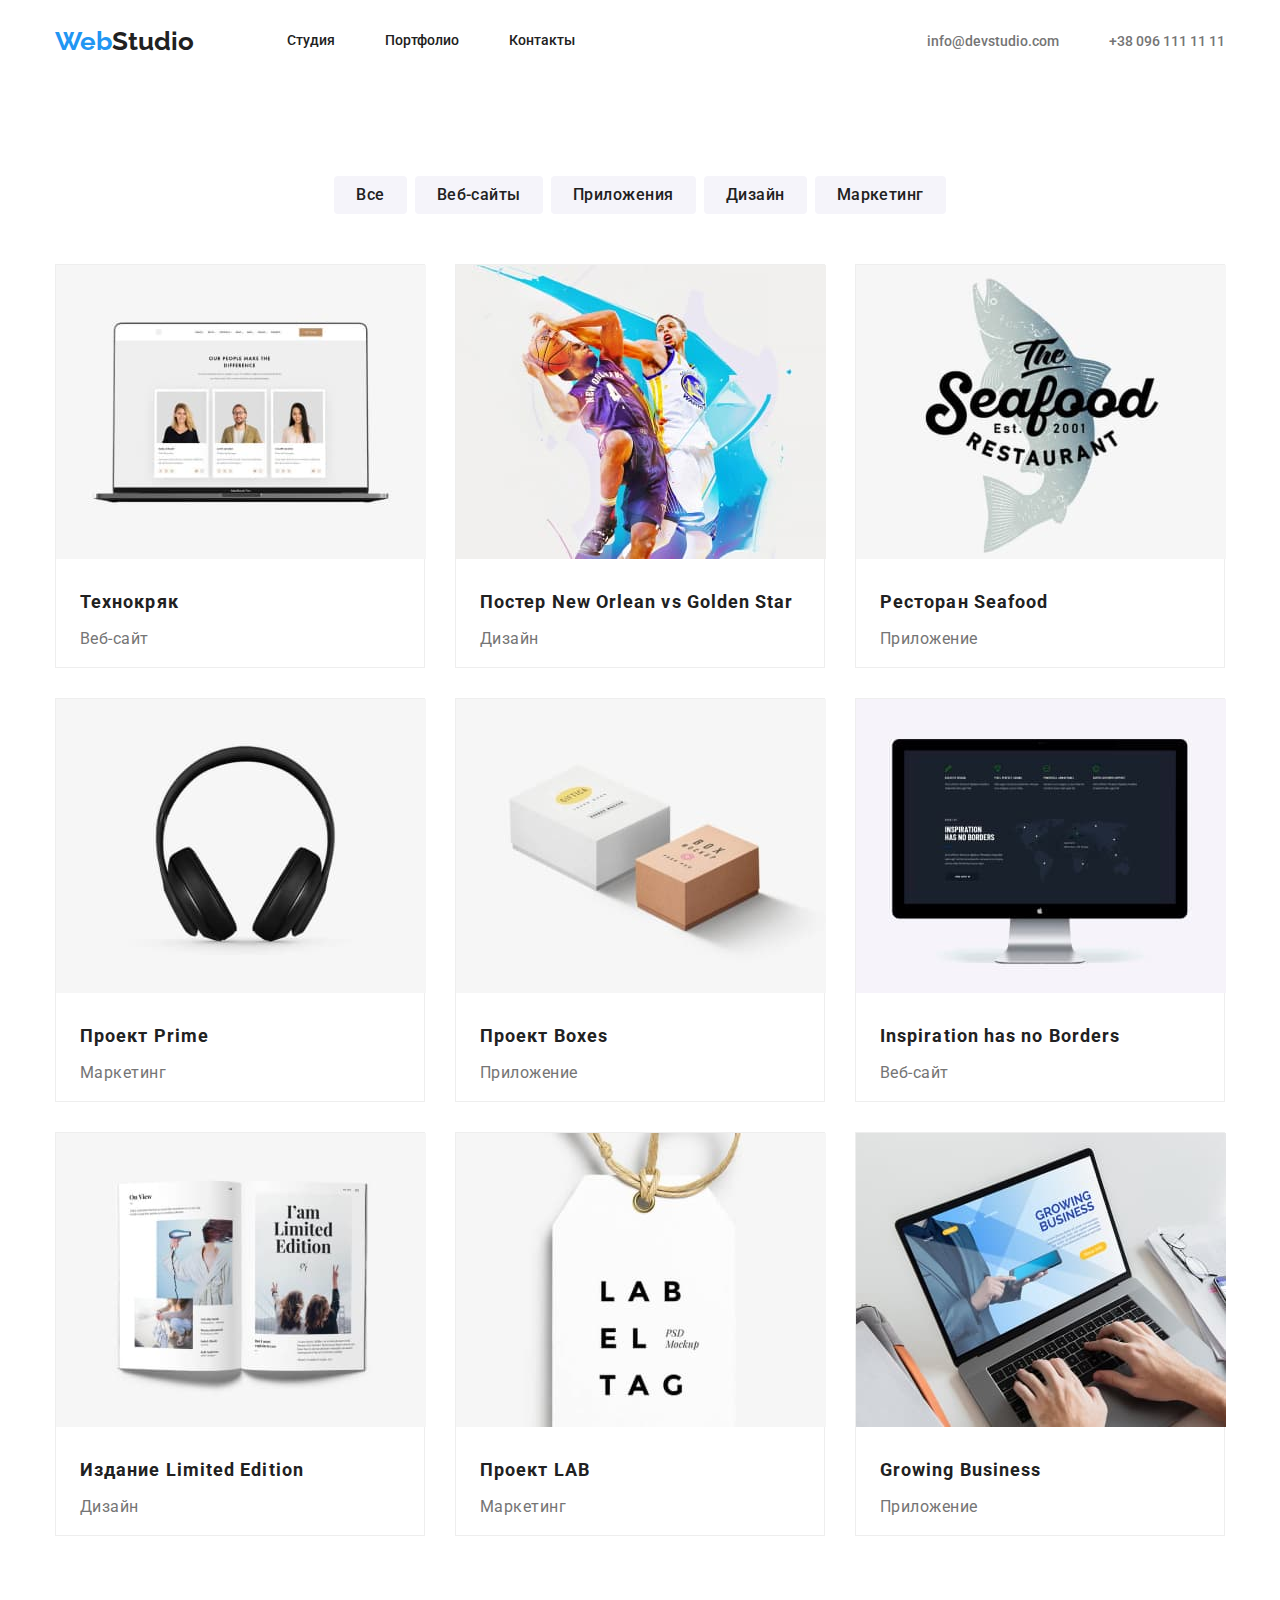
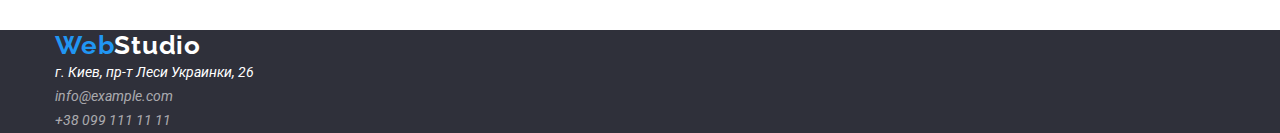
==== commit e7398023: "все кроме футера" ====
--- a/portfolio.html
+++ b/portfolio.html
@@ -58,7 +58,7 @@
             <li><button class="filter" type="button">Маркетинг</button></li>
           </ul>
           <ul class="galery list">
-            <li>
+            <li class="galery-li">
               <a class="link-filter" href="">
                 <img
                   src="./images/tehnokryak.jpg"
@@ -69,7 +69,7 @@
                 <p class="text-filter">Веб-сайт</p>
               </a>
             </li>
-            <li>
+            <li class="galery-li">
               <a class="link-filter" href="">
                 <img
                   src="./images/neworlean.jpg"
@@ -80,7 +80,7 @@
                 <p class="text-filter">Дизайн</p>
               </a>
             </li>
-            <li>
+            <li class="galery-li">
               <a class="link-filter" href=""
                 ><img
                   src="./images/seafood.jpg"
@@ -91,21 +91,21 @@
                 <p class="text-filter">Приложение</p>
               </a>
             </li>
-            <li>
+            <li class="galery-li">
               <a class="link-filter" href=""
                 ><img src="./images/prime.jpg" alt="Наушники" width="370" />
                 <h3 class="title-filter">Проект Prime</h3>
                 <p class="text-filter">Маркетинг</p></a
               >
             </li>
-            <li>
+            <li class="galery-li">
               <a class="link-filter" href=""
                 ><img src="./images/boxes.jpg" alt="Две коробки" width="370" />
                 <h3 class="title-filter">Проект Boxes</h3>
                 <p class="text-filter">Приложение</p></a
               >
             </li>
-            <li>
+            <li class="galery-li">
               <a class="link-filter" href=""
                 ><img
                   src="./images/inspiration.jpg"
@@ -115,7 +115,7 @@
                 <p class="text-filter">Веб-сайт</p></a
               >
             </li>
-            <li>
+            <li class="galery-li">
               <a class="link-filter" href=""
                 ><img
                   src="./images/limited-edition.jpg"
@@ -126,14 +126,14 @@
                 <p class="text-filter">Дизайн</p></a
               >
             </li>
-            <li>
+            <li class="galery-li">
               <a class="link-filter" href=""
                 ><img src="./images/lab.jpg" alt="Бирка" width="370" />
                 <h3 class="title-filter">Проект LAB</h3>
                 <p class="text-filter">Маркетинг</p></a
               >
             </li>
-            <li>
+            <li class="galery-li">
               <a class="link-filter" href=""
                 ><img
                   src="./images/growing-business.jpg"
--- a/css/styles.css
+++ b/css/styles.css
@@ -140,9 +140,18 @@
 .hidden-header{
     display: none;
 }
+.benefits-section{
+margin-bottom: 94px;
+display: flex;
+}
+.benefits-section li{
+    width: 270px;
+}
+.benefits-section li:not(:first-child) {
+    margin-left: 30px;
+}
 .benefits{
     margin-top: 0;
-    margin-bottom: 94px;
     font-size: 14px;
     line-height: 1.71;
     letter-spacing: 0.03em;
@@ -166,9 +175,19 @@
 }
 .work-examples{
     margin-bottom: 94px;
+    display: flex;
+}
+.work-examples li:not(:first-child){
+    margin-left: 30px;
 }
 .employee{
     background-color: var(--background-light-grey);
+}
+.employee ul{
+    display: flex;
+}
+.employee ul li:not(:first-child){
+    margin-left: 30px;
 }
 .name-employee{
     font-weight: 500;
@@ -233,15 +252,28 @@
 
 .filter-link{
     text-align: center;
+    display: flex;
+    justify-content: center;
+    margin-bottom: 50px;
+}
+.filter-link li:nth-child(1n+2){
+margin-left: 8px;
 }
 .filter{
     font-style: normal;
     font-weight: 500;
     font-size: 16px;
     line-height: 26px;
-    color: var(--tittle-text-color);
+    border-radius: 4px;
+    padding: 6px 22px;
+    border: none;
+    color: var(--tittle-text-color);
+    background: #F5F4FA;
     cursor: pointer;
-}
+    text-align: center;
+    letter-spacing: 0.03em;
+}
+
 .filter:hover,
 .filter:focus{
     background-color:  var(--accent-color);
@@ -251,16 +283,26 @@
     display: flex;
     flex-wrap: wrap;
 }
-.galery li{
+.galery-li{
     width: 370px;
     height: 404px;
     background: #FFFFFF;
     border: 1px solid #EEEEEE;
     box-sizing: border-box;
+    margin-left: 30px;
+    margin-top: 30px;
+}
+
+.galery-li:nth-child(3n+1){
+    margin-left: 0;
+}
+.galery-li:nth-child(-n+3){
+    margin-top: 0;
 }
 .link-filter{
     text-decoration: none;
     padding: 0;
+    margin: 0;
 }
 .title-filter{
     font-size: 18px;
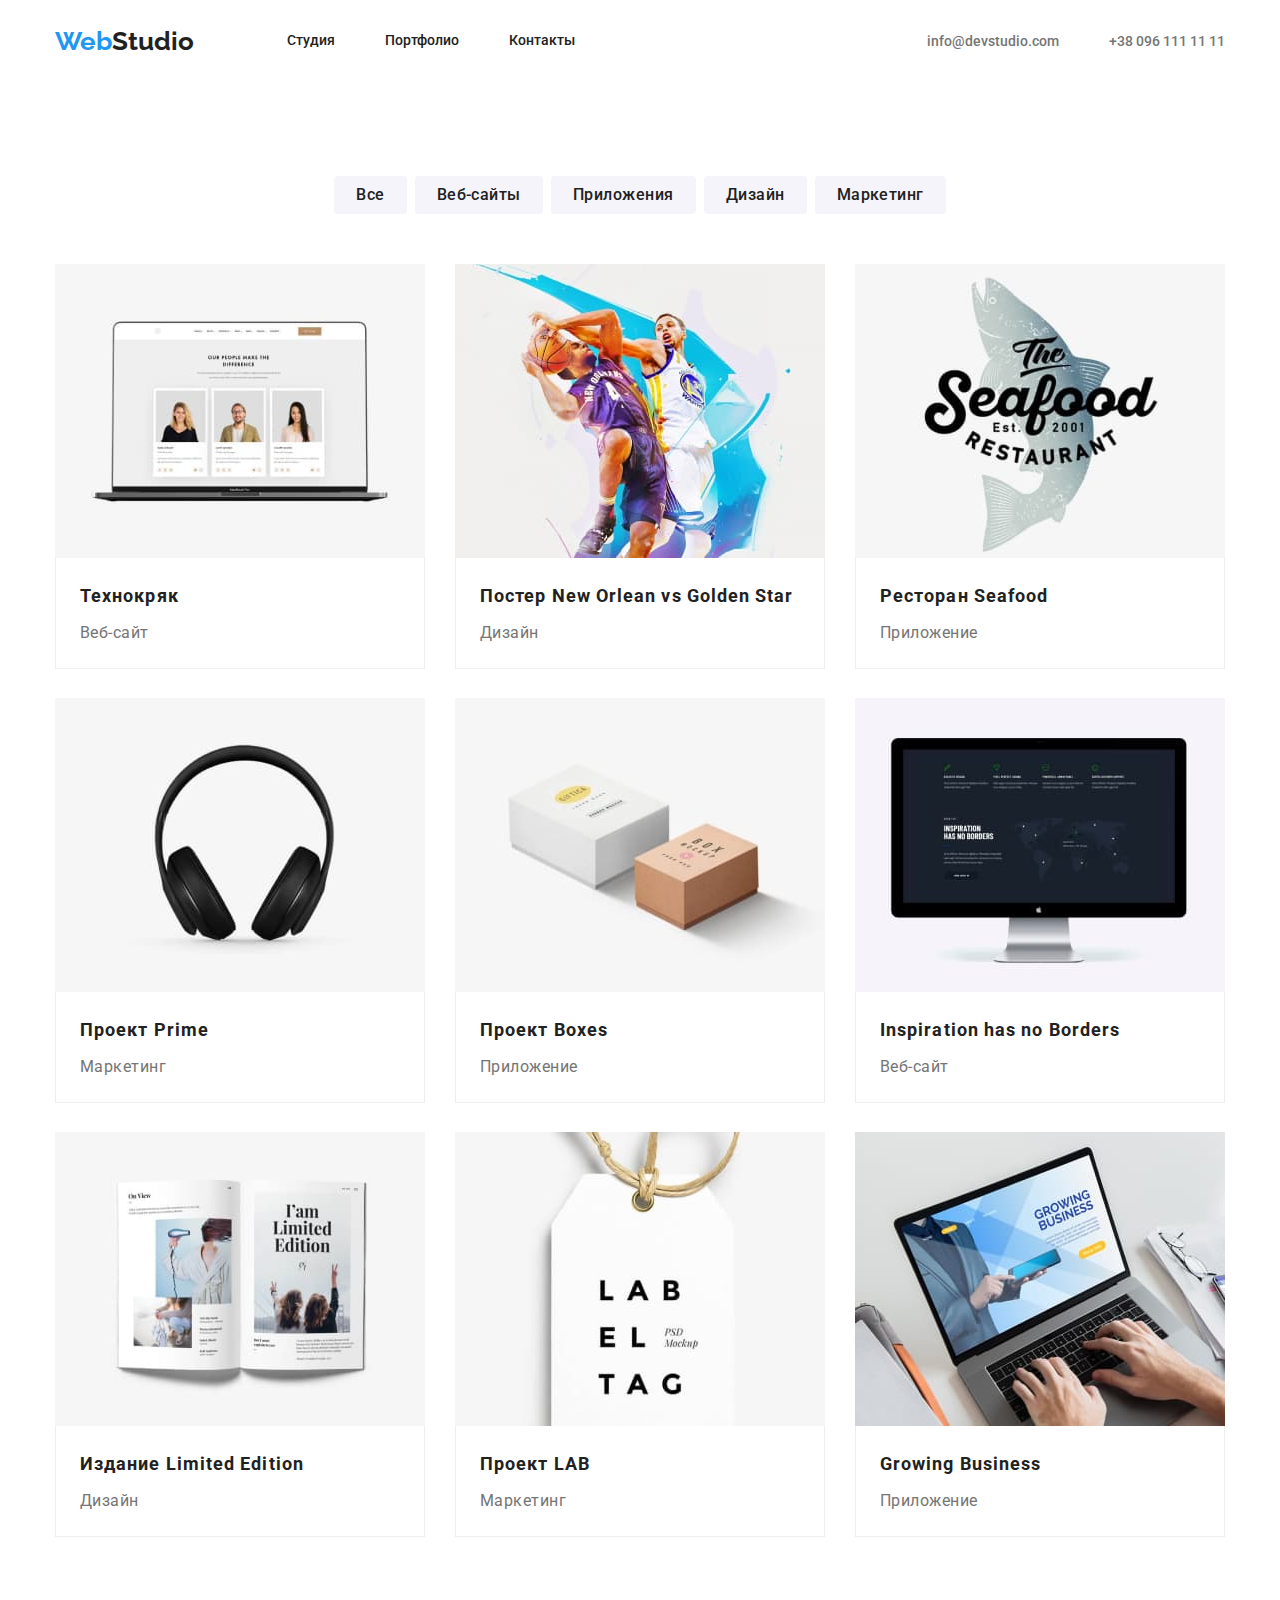
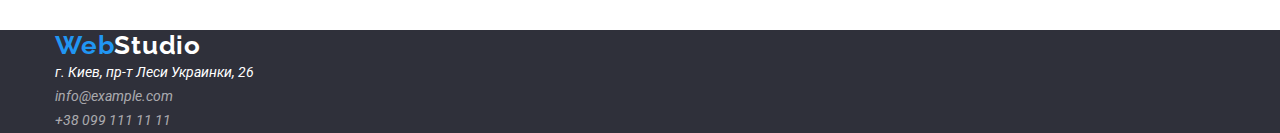
==== commit 1a9a3674: "22:20" ====
--- a/portfolio.html
+++ b/portfolio.html
@@ -60,89 +60,110 @@
           <ul class="galery list">
             <li class="galery-li">
               <a class="link-filter" href="">
-                <img
+                <img class="img-frame"
                   src="./images/tehnokryak.jpg"
                   alt="сайт Технокряк открыт на ноутбуке"
                   width="370"
                 />
-                <h3 class="title-filter">Технокряк</h3>
-                <p class="text-filter">Веб-сайт</p>
+                <div class="frame">
+                  <h3 class="title-filter">Технокряк</h3>
+                  <p class="text-filter">Веб-сайт</p>
+                </div>
+                
               </a>
             </li>
             <li class="galery-li">
               <a class="link-filter" href="">
-                <img
+                <img class="img-frame"
                   src="./images/neworlean.jpg"
                   alt="Два баскетболиста из разных команд"
                   width="370"
                 />
-                <h3 class="title-filter">Постер New Orlean vs Golden Star</h3>
-                <p class="text-filter">Дизайн</p>
-              </a>
-            </li>
-            <li class="galery-li">
-              <a class="link-filter" href=""
-                ><img
+                <div class="frame">
+                  <h3 class="title-filter">Постер New Orlean vs Golden Star</h3>
+                  <p class="text-filter">Дизайн</p>
+                </div>
+              </a>
+            </li>
+            <li class="galery-li">
+              <a class="link-filter" href=""
+                ><img class="img-frame"
                   src="./images/seafood.jpg"
                   alt="Логотип ресторана"
                   width="370"
                 />
-                <h3 class="title-filter">Ресторан Seafood</h3>
+                <div class="frame">
+                  <h3 class="title-filter">Ресторан Seafood</h3>
+                  <p class="text-filter">Приложение</p>
+                </div>
+              </a>
+            </li>
+            <li class="galery-li">
+              <a class="link-filter" href=""
+                ><img class="img-frame" src="./images/prime.jpg" alt="Наушники" width="370" />
+                <div class="frame">
+                  <h3 class="title-filter">Проект Prime</h3>
+                  <p class="text-filter">Маркетинг</p>
+                </div>
+                
+              </a>
+            </li>
+            <li class="galery-li">
+              <a class="link-filter" href=""
+                ><img class="img-frame" src="./images/boxes.jpg" alt="Две коробки" width="370" />
+                <div class="frame">
+                  <h3 class="title-filter">Проект Boxes</h3>
                 <p class="text-filter">Приложение</p>
-              </a>
-            </li>
-            <li class="galery-li">
-              <a class="link-filter" href=""
-                ><img src="./images/prime.jpg" alt="Наушники" width="370" />
-                <h3 class="title-filter">Проект Prime</h3>
-                <p class="text-filter">Маркетинг</p></a
-              >
-            </li>
-            <li class="galery-li">
-              <a class="link-filter" href=""
-                ><img src="./images/boxes.jpg" alt="Две коробки" width="370" />
-                <h3 class="title-filter">Проект Boxes</h3>
-                <p class="text-filter">Приложение</p></a
-              >
-            </li>
-            <li class="galery-li">
-              <a class="link-filter" href=""
-                ><img
+                </div>
+              </a>
+            </li>
+            <li class="galery-li">
+              <a class="link-filter" href=""
+                ><img class="img-frame"
                   src="./images/inspiration.jpg"
                   alt="Монитор с открытым веб-сайтом"
                 />
-                <h3 class="title-filter">Inspiration has no Borders</h3>
-                <p class="text-filter">Веб-сайт</p></a
-              >
-            </li>
-            <li class="galery-li">
-              <a class="link-filter" href=""
-                ><img
+                <div class="frame">
+                  <h3 class="title-filter">Inspiration has no Borders</h3>
+                  <p class="text-filter">Веб-сайт</p>
+                </div>
+              </a>
+            </li>
+            <li class="galery-li">
+              <a class="link-filter" href=""
+                ><img class="img-frame"
                   src="./images/limited-edition.jpg"
                   alt="книга"
                   width="370"
                 />
-                <h3 class="title-filter">Издание Limited Edition</h3>
-                <p class="text-filter">Дизайн</p></a
-              >
-            </li>
-            <li class="galery-li">
-              <a class="link-filter" href=""
-                ><img src="./images/lab.jpg" alt="Бирка" width="370" />
-                <h3 class="title-filter">Проект LAB</h3>
-                <p class="text-filter">Маркетинг</p></a
-              >
-            </li>
-            <li class="galery-li">
-              <a class="link-filter" href=""
-                ><img
+                <div class="frame">
+                  <h3 class="title-filter">Издание Limited Edition</h3>
+                  <p class="text-filter">Дизайн</p>
+                </div>
+              </a>
+            </li>
+            <li class="galery-li">
+              <a class="link-filter" href=""
+                ><img class="img-frame" src="./images/lab.jpg" alt="Бирка" width="370" />
+                <div class="frame">
+                  <h3 class="title-filter">Проект LAB</h3>
+                  <p class="text-filter">Маркетинг</p>
+                </div>
+                
+              </a>
+            </li>
+            <li class="galery-li">
+              <a class="link-filter" href=""
+                ><img class="img-frame"
                   src="./images/growing-business.jpg"
                   alt="Руки на клавиатуре ноутбука"
                   width="370"
                 />
-                <h3 class="title-filter">Growing Business</h3>
-                <p class="text-filter">Приложение</p></a
-              >
+                <div class="frame">
+                  <h3 class="title-filter">Growing Business</h3>
+                  <p class="text-filter">Приложение</p>
+                </div>
+              </a>
             </li>
           </ul>
         </div>
--- a/css/styles.css
+++ b/css/styles.css
@@ -283,11 +283,18 @@
     display: flex;
     flex-wrap: wrap;
 }
+.frame{
+border: 1px solid #EEEEEE;
+border-top: none;
+}
+
+.img-frame{
+    display: block;
+}
 .galery-li{
     width: 370px;
     height: 404px;
     background: #FFFFFF;
-    border: 1px solid #EEEEEE;
     box-sizing: border-box;
     margin-left: 30px;
     margin-top: 30px;
@@ -309,7 +316,7 @@
     line-height: 2;
     color: var(--tittle-text-color);
     letter-spacing: 0.06em;
-    margin-top: 20px;
+    padding-top: 20px;
     margin-bottom: 4px;
     margin-left: 24px;
 }
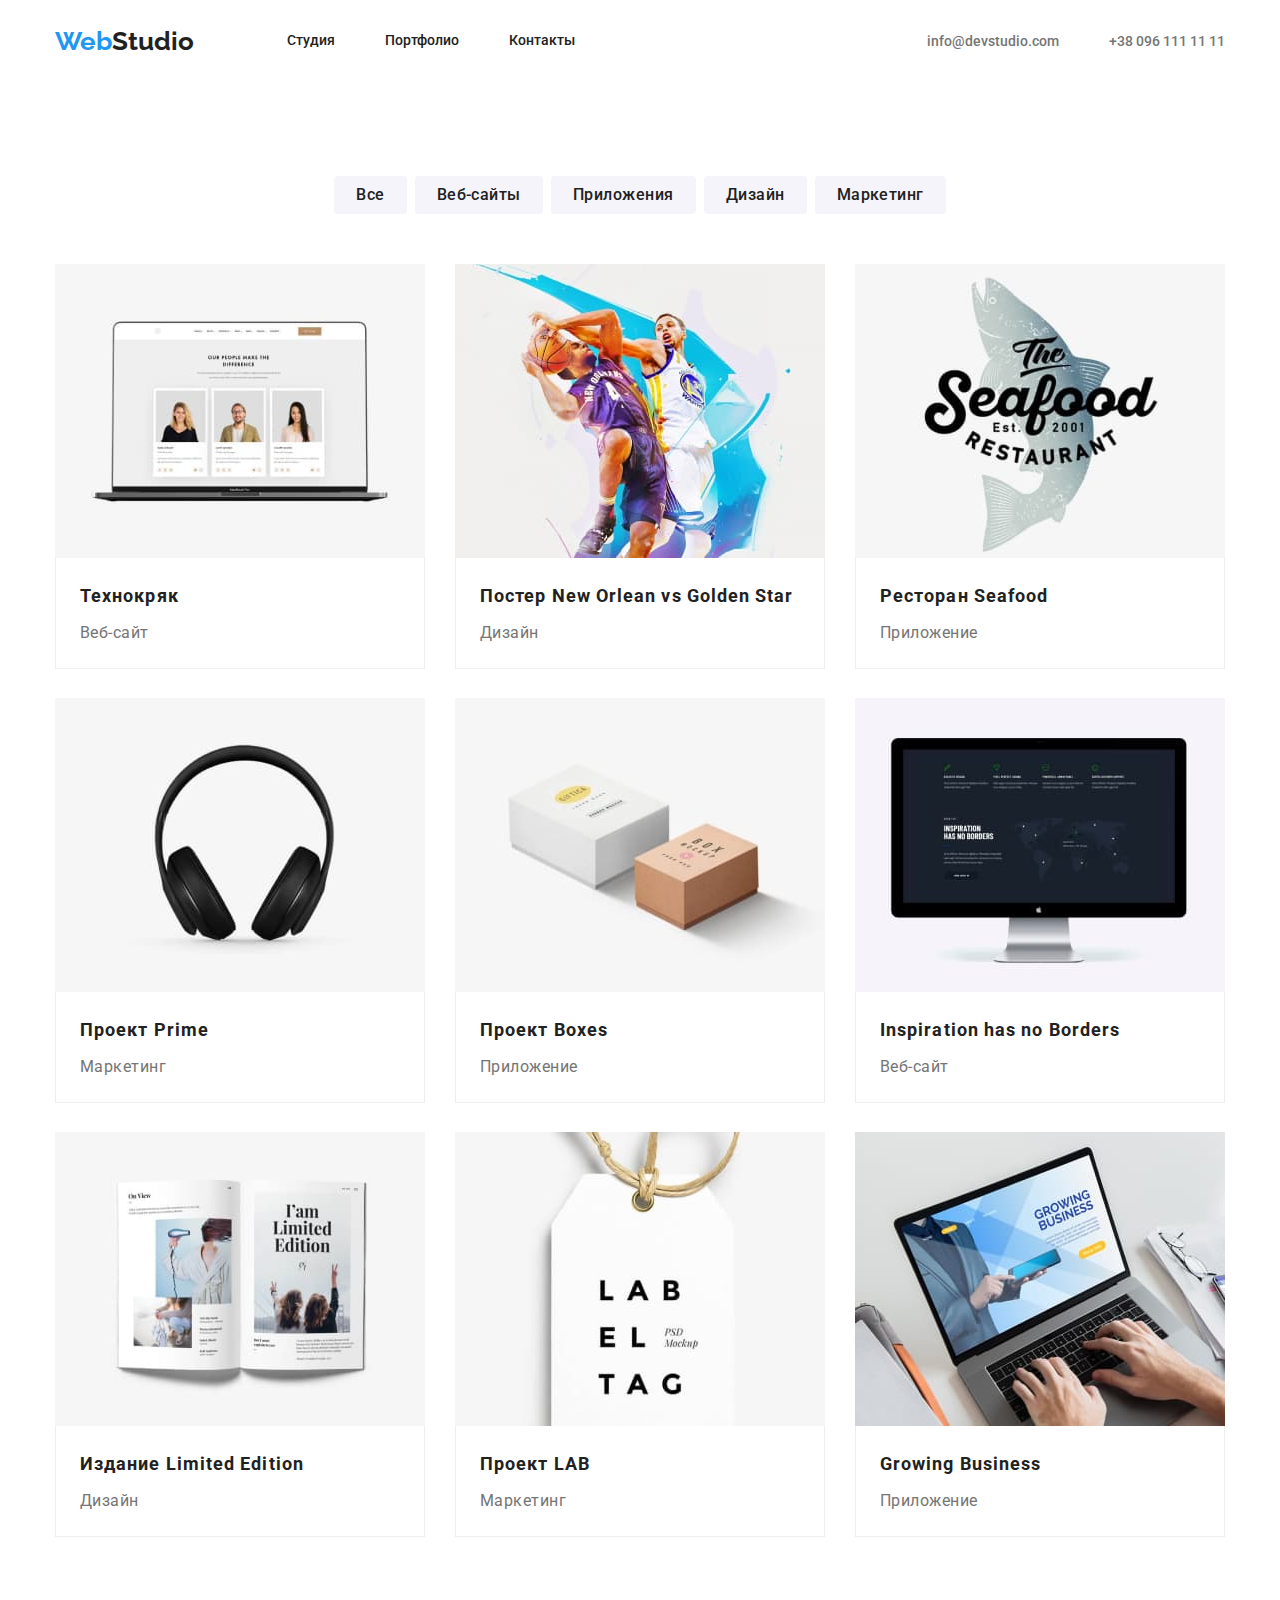
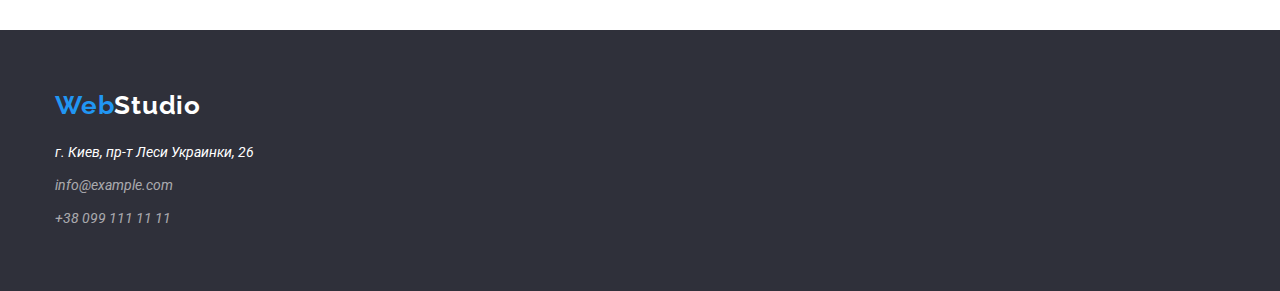
==== commit e845547c: "ДЗ 3 на сдачу" ====
--- a/portfolio.html
+++ b/portfolio.html
@@ -170,7 +170,7 @@
       </section>
     </main>
     <footer class="footer">
-      <div class="container">
+      <div class="container footer-container">
         <a href="./index.html" class="logo-footer"
           ><span class="logo-footer-web">Web</span>Studio</a
         >
--- a/css/styles.css
+++ b/css/styles.css
@@ -104,7 +104,7 @@
 }
 .main-header{
     display: flex;
-     align-items: center;
+    align-items: center;
 }
 .hero{
     margin-bottom: 94px;
@@ -133,6 +133,7 @@
     cursor: pointer;
     letter-spacing: 0.06em;
     border-radius: 4px;
+    border: transparent;
     box-shadow: 0px 4px 4px rgba(0, 0, 0, 0.15);
     background-color: var(--accent-color);
     color: var(--white-color);
@@ -212,6 +213,12 @@
 }
 .footer{
     background-color: var(--background-grey);
+
+}
+.footer-container{
+    padding-top: 60px;
+    padding-bottom: 60px;
+    
 }
 .logo-footer{
     font-family: Raleway;
@@ -222,17 +229,23 @@
     color: var(--white-color);
     letter-spacing: 0.03em;
     text-decoration: none;
-    margin-bottom: 20px;
-}
+}
+
 .logo-footer-web{
     color: var(--accent-color);
 }
+address{
+    margin-top: 20px;
+}
+address li:not(:last-child){
+    margin-bottom: 9px;
+}
 .address{
     text-decoration: none;
     font-size: 14px;
     line-height: 1.7;
     color: var(--white-color);
-    
+    margin-top: 20px;
 }
 .address:hover,
 .adress:focus{
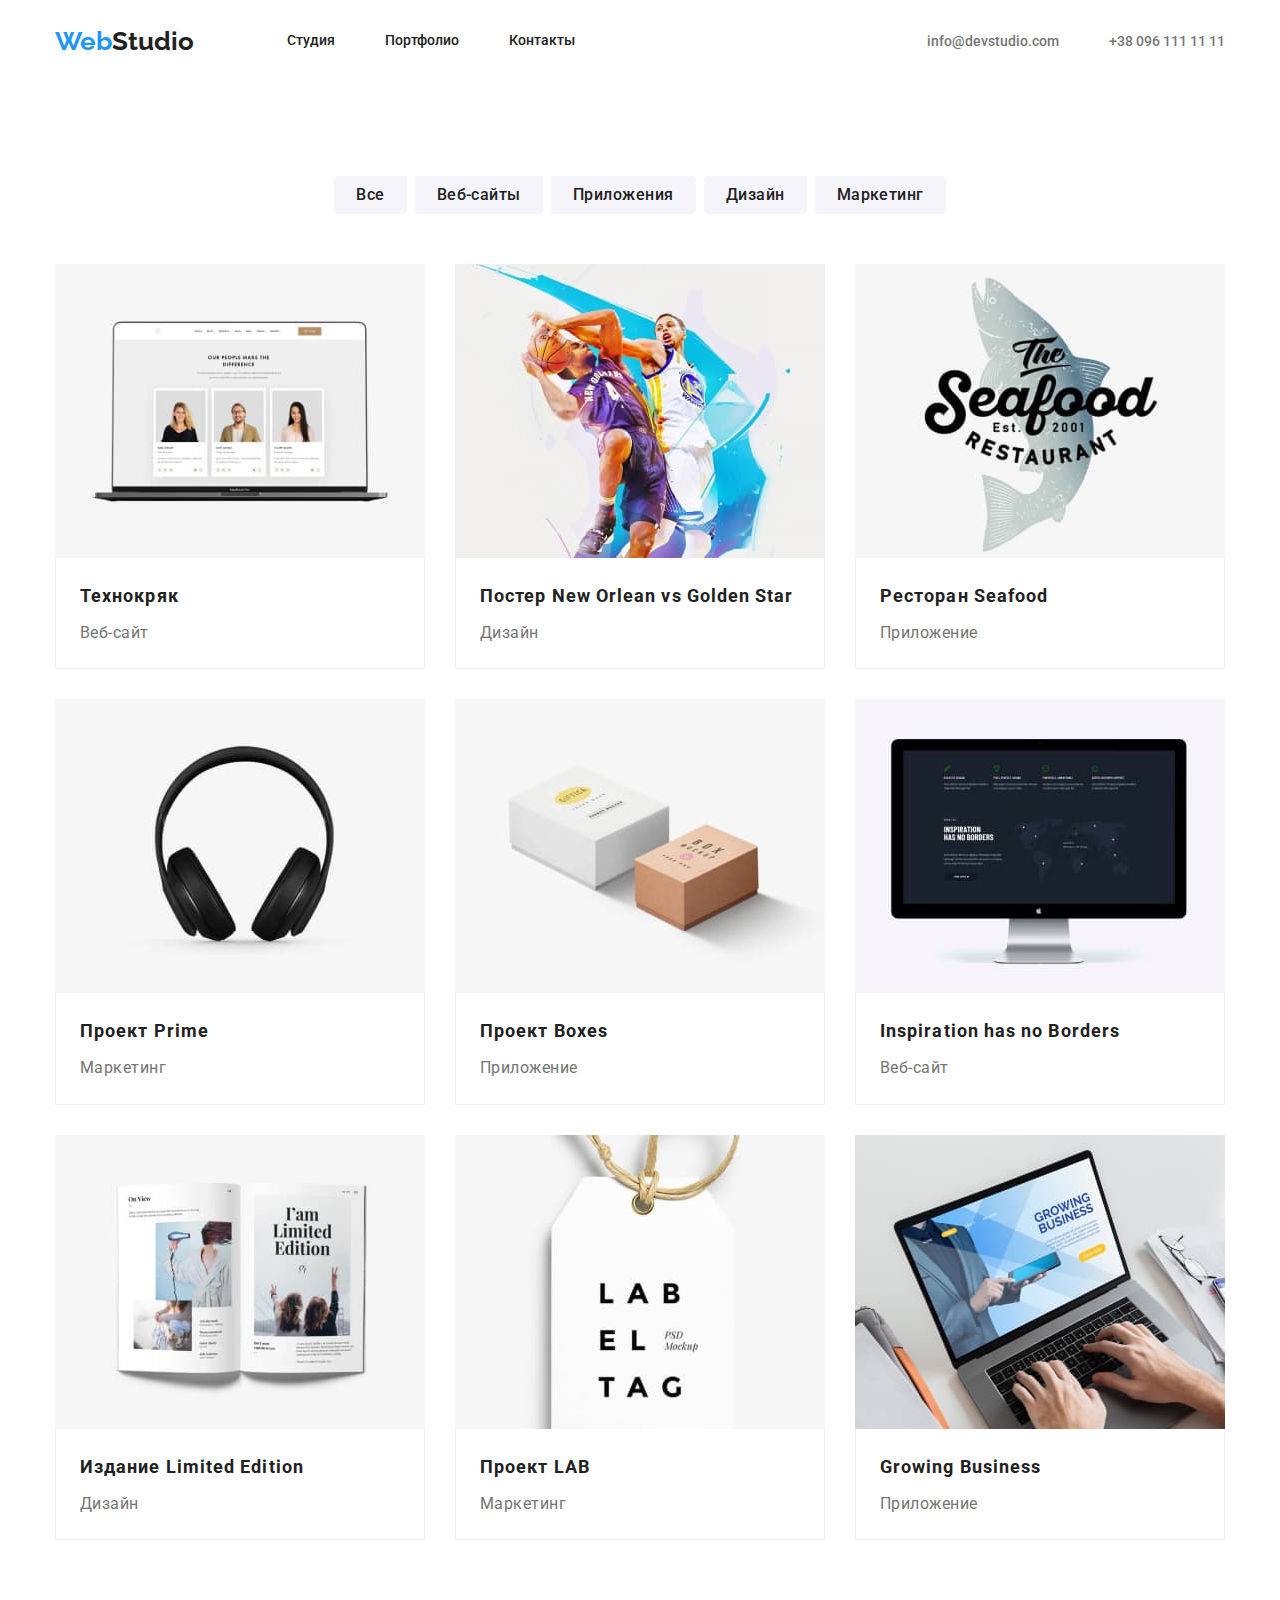
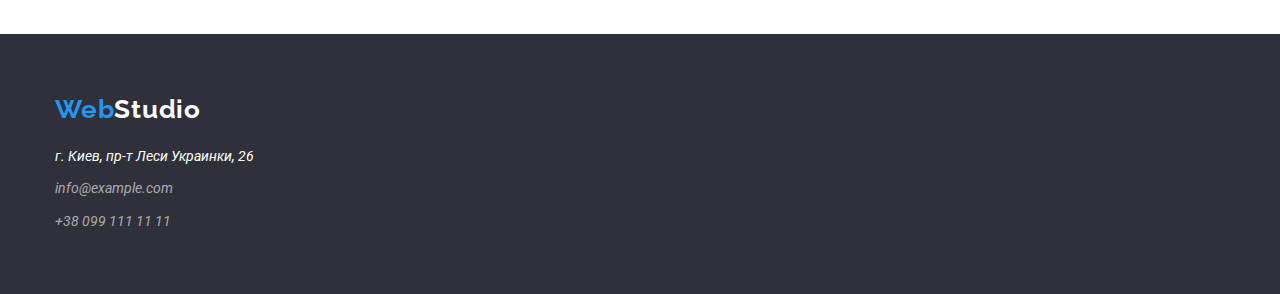
==== commit 06313f18: "переделал сетки в портфолио" ====
--- a/portfolio.html
+++ b/portfolio.html
@@ -60,25 +60,24 @@
           <ul class="galery list">
             <li class="galery-li">
               <a class="link-filter" href="">
-                <img class="img-frame"
+                <div class="img-frame">
+                  <img 
                   src="./images/tehnokryak.jpg"
-                  alt="сайт Технокряк открыт на ноутбуке"
-                  width="370"
-                />
+                  alt="сайт Технокряк открыт на ноутбуке" />
+                </div> 
                 <div class="frame">
                   <h3 class="title-filter">Технокряк</h3>
                   <p class="text-filter">Веб-сайт</p>
                 </div>
-                
-              </a>
-            </li>
-            <li class="galery-li">
-              <a class="link-filter" href="">
-                <img class="img-frame"
+              </a>
+            </li>
+            <li class="galery-li">
+              <a class="link-filter" href="">
+                <div class="img-frame">
+                  <img 
                   src="./images/neworlean.jpg"
-                  alt="Два баскетболиста из разных команд"
-                  width="370"
-                />
+                  alt="Два баскетболиста из разных команд" />
+                </div> 
                 <div class="frame">
                   <h3 class="title-filter">Постер New Orlean vs Golden Star</h3>
                   <p class="text-filter">Дизайн</p>
@@ -86,12 +85,12 @@
               </a>
             </li>
             <li class="galery-li">
-              <a class="link-filter" href=""
-                ><img class="img-frame"
+              <a class="link-filter" href="">
+                <div class="img-frame">
+                  <img 
                   src="./images/seafood.jpg"
-                  alt="Логотип ресторана"
-                  width="370"
-                />
+                  alt="Логотип ресторана"/>
+                </div> 
                 <div class="frame">
                   <h3 class="title-filter">Ресторан Seafood</h3>
                   <p class="text-filter">Приложение</p>
@@ -99,8 +98,10 @@
               </a>
             </li>
             <li class="galery-li">
-              <a class="link-filter" href=""
-                ><img class="img-frame" src="./images/prime.jpg" alt="Наушники" width="370" />
+              <a class="link-filter" href="">
+                <div class="img-frame">
+                  <img  src="./images/prime.jpg" alt="Наушники" />
+                </div> 
                 <div class="frame">
                   <h3 class="title-filter">Проект Prime</h3>
                   <p class="text-filter">Маркетинг</p>
@@ -109,20 +110,23 @@
               </a>
             </li>
             <li class="galery-li">
-              <a class="link-filter" href=""
-                ><img class="img-frame" src="./images/boxes.jpg" alt="Две коробки" width="370" />
+              <a class="link-filter" href="">
+                <div class="img-frame">
+                  <img  src="./images/boxes.jpg" alt="Две коробки" />
+                </div> 
                 <div class="frame">
                   <h3 class="title-filter">Проект Boxes</h3>
-                <p class="text-filter">Приложение</p>
-                </div>
-              </a>
-            </li>
-            <li class="galery-li">
-              <a class="link-filter" href=""
-                ><img class="img-frame"
+                  <p class="text-filter">Приложение</p>
+                </div>
+              </a>
+            </li>
+            <li class="galery-li">
+              <a class="link-filter" href="">
+                <div class="img-frame">
+                  <img 
                   src="./images/inspiration.jpg"
-                  alt="Монитор с открытым веб-сайтом"
-                />
+                  alt="Монитор с открытым веб-сайтом"/>
+                </div> 
                 <div class="frame">
                   <h3 class="title-filter">Inspiration has no Borders</h3>
                   <p class="text-filter">Веб-сайт</p>
@@ -130,12 +134,12 @@
               </a>
             </li>
             <li class="galery-li">
-              <a class="link-filter" href=""
-                ><img class="img-frame"
+              <a class="link-filter" href="">
+                <div class="img-frame">
+                  <img 
                   src="./images/limited-edition.jpg"
-                  alt="книга"
-                  width="370"
-                />
+                  alt="книга"/>
+                </div> 
                 <div class="frame">
                   <h3 class="title-filter">Издание Limited Edition</h3>
                   <p class="text-filter">Дизайн</p>
@@ -143,8 +147,10 @@
               </a>
             </li>
             <li class="galery-li">
-              <a class="link-filter" href=""
-                ><img class="img-frame" src="./images/lab.jpg" alt="Бирка" width="370" />
+              <a class="link-filter" href="">
+                <div class="img-frame">
+                  <img  src="./images/lab.jpg" alt="Бирка" />
+                </div> 
                 <div class="frame">
                   <h3 class="title-filter">Проект LAB</h3>
                   <p class="text-filter">Маркетинг</p>
@@ -153,12 +159,12 @@
               </a>
             </li>
             <li class="galery-li">
-              <a class="link-filter" href=""
-                ><img class="img-frame"
+              <a class="link-filter" href="">
+                <div class="img-frame">
+                  <img 
                   src="./images/growing-business.jpg"
-                  alt="Руки на клавиатуре ноутбука"
-                  width="370"
-                />
+                  alt="Руки на клавиатуре ноутбука"/>
+                </div> 
                 <div class="frame">
                   <h3 class="title-filter">Growing Business</h3>
                   <p class="text-filter">Приложение</p>
--- a/css/styles.css
+++ b/css/styles.css
@@ -6,6 +6,7 @@
     --white-color:#ffffff;
     --background-grey: #2F303A;
     --background-light-grey: #F5F4FA;
+    --card-set-gap: 30px;
 }
 body{
     background-color: var(--white-color);
@@ -16,6 +17,11 @@
     padding: 0;
     margin: 0;
     list-style: none;
+}
+img{
+    display: block;
+    max-width: 100%;
+    height: auto;
 }
 /* основной цвет текста #212121 */
 /* вторичный цвет текста #757575 */
@@ -292,52 +298,44 @@
     background-color:  var(--accent-color);
     color: var(--white-color);
 }
+.link-filter{
+    text-decoration: none;
+    padding: 0;
+    margin: 0;
+}
 .galery{
+    padding: 0;
+    margin: 0;
+    list-style: none;
     display: flex;
     flex-wrap: wrap;
+    margin-left: calc(-1 * var(--card-set-gap));
+    margin-top: calc(-1 * var(--card-set-gap));
+}
+
+.title-filter{
+    font-size: 18px;
+    line-height: 2;
+    color: var(--tittle-text-color);
+    letter-spacing: 0.06em;
+    margin-bottom: 4px;
+}
+.text-filter{
+    font-size: 16px;
+    line-height: 1.88;
+    letter-spacing: 0.03em;
+    color: var(--primary-text-color);
 }
 .frame{
 border: 1px solid #EEEEEE;
 border-top: none;
-}
-
-.img-frame{
-    display: block;
+padding: 20px 24px;
 }
 .galery-li{
-    width: 370px;
-    height: 404px;
-    background: #FFFFFF;
-    box-sizing: border-box;
-    margin-left: 30px;
-    margin-top: 30px;
-}
-
-.galery-li:nth-child(3n+1){
-    margin-left: 0;
-}
-.galery-li:nth-child(-n+3){
-    margin-top: 0;
-}
-.link-filter{
-    text-decoration: none;
-    padding: 0;
-    margin: 0;
-}
-.title-filter{
-    font-size: 18px;
-    line-height: 2;
-    color: var(--tittle-text-color);
-    letter-spacing: 0.06em;
-    padding-top: 20px;
-    margin-bottom: 4px;
-    margin-left: 24px;
-}
-.text-filter{
-    font-size: 16px;
-    line-height: 1.88;
-    letter-spacing: 0.03em;
-    color: var(--primary-text-color);
-    margin-bottom: 20px;
-    margin-left: 24px;
-}
+    flex-basis: calc(100%/3 - var(--card-set-gap));
+    margin-left: var(--card-set-gap);
+    margin-top: var(--card-set-gap);   
+}
+
+
+
